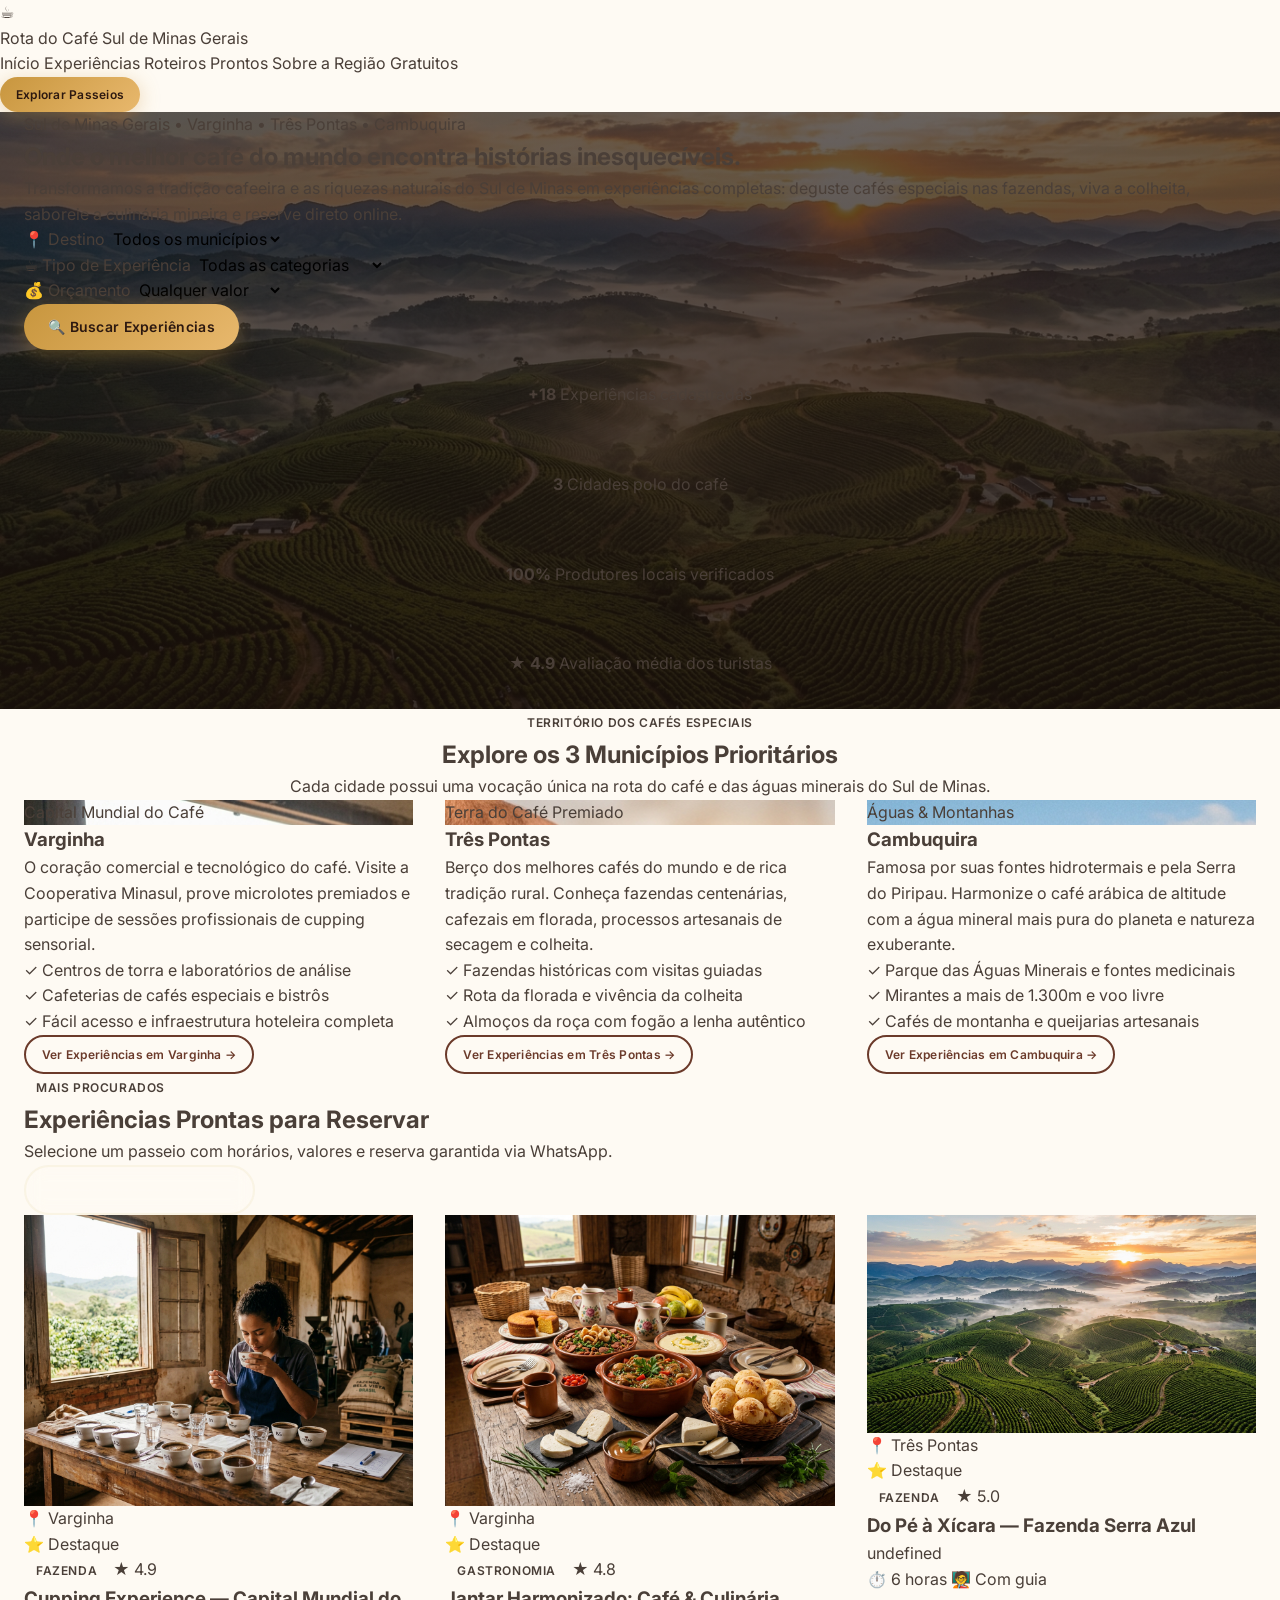
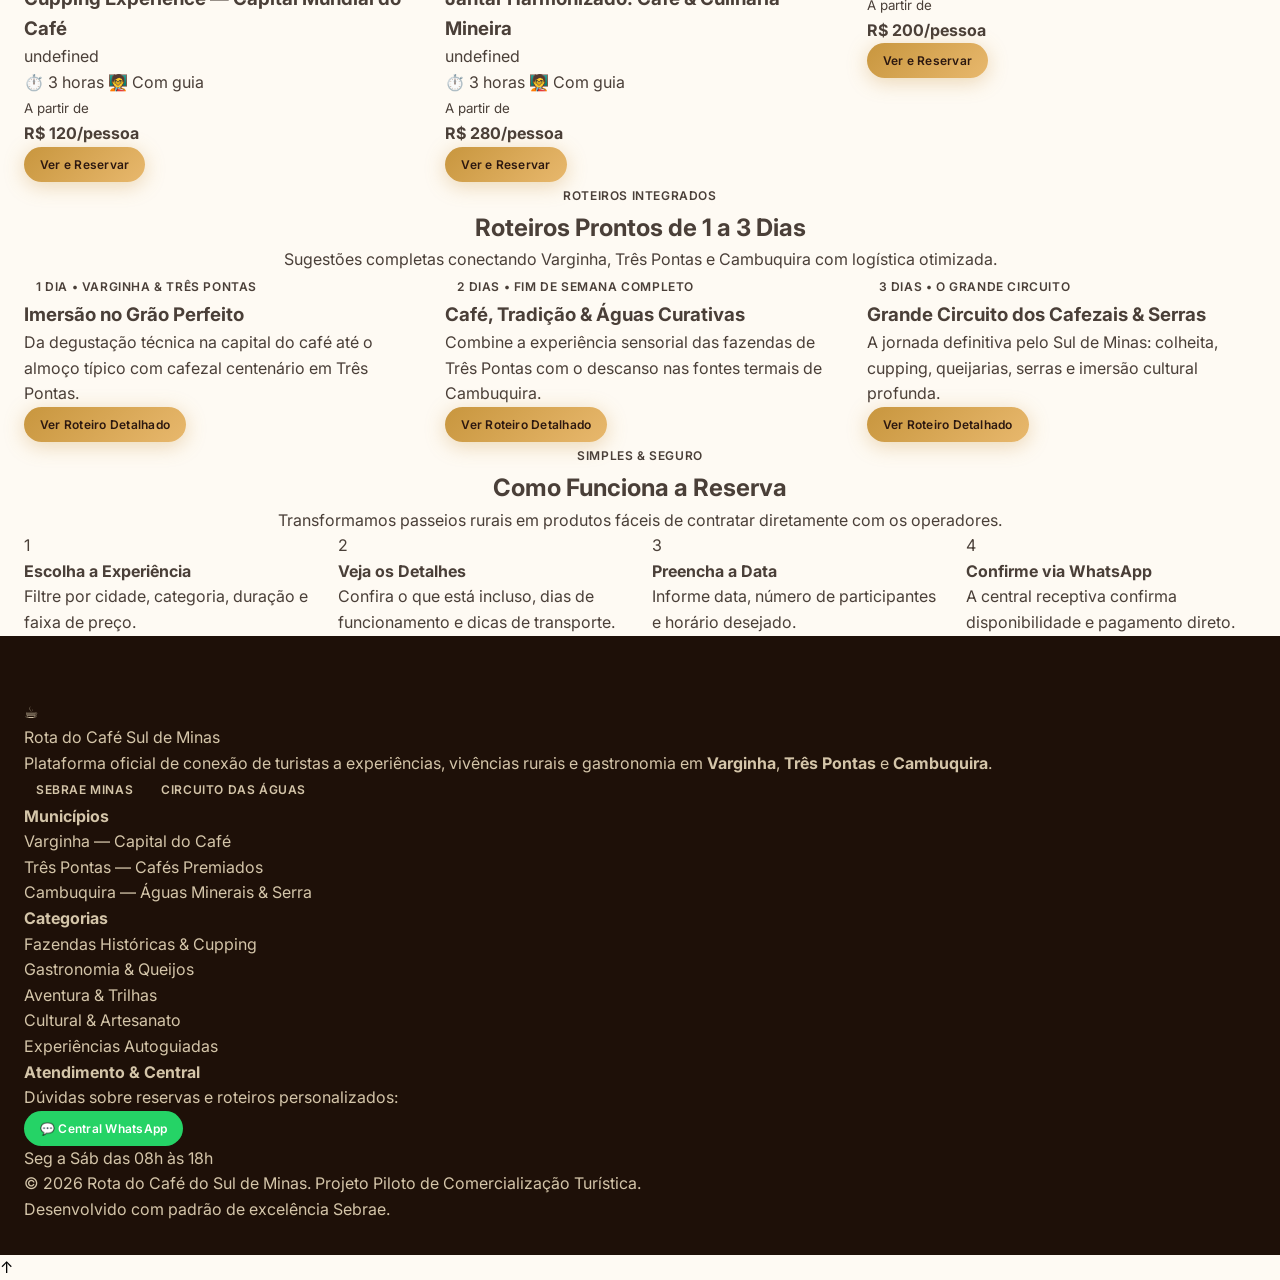
==== index.html @ 90dc14e3 "first commit" ====
<!DOCTYPE html>
<html lang="pt-BR">
<head>
  <meta charset="UTF-8">
  <meta name="viewport" content="width=device-width, initial-scale=1.0">
  <link rel="preconnect" href="https://fonts.googleapis.com">
  <link rel="preconnect" href="https://fonts.gstatic.com" crossorigin>
  <link href="https://fonts.googleapis.com/css2?family=Plus+Jakarta+Sans:wght@400;500;600;700;800&family=Playfair+Display:ital,wght@0,600;0,700;1,400&display=swap" rel="stylesheet">
  <link rel="stylesheet" href="css/variables.css">
  <link rel="stylesheet" href="css/reset.css">
  <link rel="stylesheet" href="css/components.css">
  <link rel="stylesheet" href="css/main.css">
  <title>Rota do Café — Sul de Minas Gerais | Experiências, Passeios e Roteiros</title>
  <meta name="description" content="Descubra e reserve passeios, cupping de cafés especiais, vivências em fazendas históricas e gastronomia em Varginha, Três Pontas e Cambuquira.">
</head>
<body>


  <header class="header">
    <div class="header-container">
      <a href="index.html" class="logo">
        <span class="logo-icon">☕</span>
        <div class="logo-text">
          <span class="logo-title">Rota do Café</span>
          <span class="logo-subtitle">Sul de Minas Gerais</span>
        </div>
      </a>
      <nav class="nav-links">
        <a href="index.html">Início</a>
        <a href="experiencias.html">Experiências</a>
        <a href="roteiros.html">Roteiros Prontos</a>
        <a href="sobre.html">Sobre a Região</a>
        <a href="experiencias.html?preco=free" class="nav-highlight">Gratuitos</a>
      </nav>
      <div class="header-actions">
        <a href="experiencias.html" class="btn btn-primary btn-sm">Explorar Passeios</a>
        <button class="mobile-toggle" aria-label="Menu Mobile">
          <span></span><span></span><span></span>
        </button>
      </div>
    </div>
  </header>


  <!-- HERO SECTION -->
  <section class="hero-section" style="background: linear-gradient(rgba(26,16,11,0.65), rgba(26,16,11,0.85)), url('assets/images/hero.jpg') center/cover no-repeat;">
    <div class="container hero-content">
      <span class="hero-tag">Sul de Minas Gerais • Varginha • Três Pontas • Cambuquira</span>
      <h1 class="hero-title">Onde o melhor café do mundo encontra histórias inesquecíveis.</h1>
      <p class="hero-sub">
        Transformamos a tradição cafeeira e as riquezas naturais do Sul de Minas em experiências completas: deguste cafés especiais nas fazendas, viva a colheita, saboreie a culinária mineira e reserve direto online.
      </p>

      <!-- BARRA DE BUSCA RÁPIDA -->
      <form class="hero-search-box" action="experiencias.html" method="GET">
        <div class="search-field">
          <label>📍 Destino</label>
          <select name="municipio">
            <option value="all">Todos os municípios</option>
            <option value="Varginha">Varginha</option>
            <option value="Três Pontas">Três Pontas</option>
            <option value="Cambuquira">Cambuquira</option>
          </select>
        </div>
        <div class="search-field">
          <label>☕ Tipo de Experiência</label>
          <select name="categoria">
            <option value="all">Todas as categorias</option>
            <option value="fazenda">Fazendas & Cupping</option>
            <option value="gastronomia">Gastronomia & Queijos</option>
            <option value="aventura">Natureza & Trilhas</option>
            <option value="cultural">Cultura & Artesanato</option>
          </select>
        </div>
        <div class="search-field">
          <label>💰 Orçamento</label>
          <select name="preco">
            <option value="all">Qualquer valor</option>
            <option value="free">Gratuito</option>
            <option value="0-100">Até R$ 100</option>
            <option value="100-200">R$ 100 a R$ 200</option>
            <option value="200+">Acima de R$ 200</option>
          </select>
        </div>
        <button type="submit" class="btn btn-primary search-submit-btn">
          🔍 Buscar Experiências
        </button>
      </form>

      <!-- STATS -->
      <div class="hero-stats">
        <div class="stat-item">
          <strong>+18</strong>
          <span>Experiências cadastradas</span>
        </div>
        <div class="stat-item">
          <strong>3</strong>
          <span>Cidades polo do café</span>
        </div>
        <div class="stat-item">
          <strong>100%</strong>
          <span>Produtores locais verificados</span>
        </div>
        <div class="stat-item">
          <strong>★ 4.9</strong>
          <span>Avaliação média dos turistas</span>
        </div>
      </div>
    </div>
  </section>

  <!-- MUNICÍPIOS PRIORITÁRIOS -->
  <section class="section-padded bg-light">
    <div class="container">
      <div class="section-header text-center">
        <span class="badge badge-cafe">Território dos Cafés Especiais</span>
        <h2>Explore os 3 Municípios Prioritários</h2>
        <p>Cada cidade possui uma vocação única na rota do café e das águas minerais do Sul de Minas.</p>
      </div>

      <div class="grid-3 city-cards-grid">
        <!-- Varginha -->
        <div class="city-card">
          <div class="city-card-img" style="background-image: url('assets/images/cupping.jpg');">
            <span class="city-badge">Capital Mundial do Café</span>
          </div>
          <div class="city-card-body">
            <h3>Varginha</h3>
            <p>O coração comercial e tecnológico do café. Visite a Cooperativa Minasul, prove microlotes premiados e participe de sessões profissionais de cupping sensorial.</p>
            <ul class="city-features">
              <li>✓ Centros de torra e laboratórios de análise</li>
              <li>✓ Cafeterias de cafés especiais e bistrôs</li>
              <li>✓ Fácil acesso e infraestrutura hoteleira completa</li>
            </ul>
            <a href="experiencias.html?municipio=Varginha" class="btn btn-outline btn-sm w-full mt-4">Ver Experiências em Varginha →</a>
          </div>
        </div>

        <!-- Três Pontas -->
        <div class="city-card">
          <div class="city-card-img" style="background-image: url('assets/images/cafe-beans.jpg');">
            <span class="city-badge">Terra do Café Premiado</span>
          </div>
          <div class="city-card-body">
            <h3>Três Pontas</h3>
            <p>Berço dos melhores cafés do mundo e de rica tradição rural. Conheça fazendas centenárias, cafezais em florada, processos artesanais de secagem e colheita.</p>
            <ul class="city-features">
              <li>✓ Fazendas históricas com visitas guiadas</li>
              <li>✓ Rota da florada e vivência da colheita</li>
              <li>✓ Almoços da roça com fogão a lenha autêntico</li>
            </ul>
            <a href="experiencias.html?municipio=Tr%C3%AAs+Pontas" class="btn btn-outline btn-sm w-full mt-4">Ver Experiências em Três Pontas →</a>
          </div>
        </div>

        <!-- Cambuquira -->
        <div class="city-card">
          <div class="city-card-img" style="background-image: url('assets/images/trilha.jpg');">
            <span class="city-badge">Águas & Montanhas</span>
          </div>
          <div class="city-card-body">
            <h3>Cambuquira</h3>
            <p>Famosa por suas fontes hidrotermais e pela Serra do Piripau. Harmonize o café arábica de altitude com a água mineral mais pura do planeta e natureza exuberante.</p>
            <ul class="city-features">
              <li>✓ Parque das Águas Minerais e fontes medicinais</li>
              <li>✓ Mirantes a mais de 1.300m e voo livre</li>
              <li>✓ Cafés de montanha e queijarias artesanais</li>
            </ul>
            <a href="experiencias.html?municipio=Cambuquira" class="btn btn-outline btn-sm w-full mt-4">Ver Experiências em Cambuquira →</a>
          </div>
        </div>
      </div>
    </div>
  </section>

  <!-- EXPERIÊNCIAS EM DESTAQUE -->
  <section class="section-padded">
    <div class="container">
      <div class="section-header flex-between align-end">
        <div>
          <span class="badge badge-dourado">Mais Procurados</span>
          <h2>Experiências Prontas para Reservar</h2>
          <p>Selecione um passeio com horários, valores e reserva garantida via WhatsApp.</p>
        </div>
        <a href="experiencias.html" class="btn btn-secondary text-cafe">Ver catálogo completo →</a>
      </div>

      <div class="grid-3" id="homeFeaturedGrid">
        <!-- Renderizado dinamicamente via home.js -->
      </div>
    </div>
  </section>

  <!-- ROTEIROS PRONTOS -->
  <section class="section-padded bg-cafe text-white">
    <div class="container">
      <div class="section-header text-center">
        <span class="badge badge-dourado">Roteiros Integrados</span>
        <h2 class="text-white">Roteiros Prontos de 1 a 3 Dias</h2>
        <p class="text-muted-light">Sugestões completas conectando Varginha, Três Pontas e Cambuquira com logística otimizada.</p>
      </div>

      <div class="grid-3">
        <div class="itinerary-mini-card">
          <span class="badge badge-dourado mb-2">1 Dia • Varginha & Três Pontas</span>
          <h3>Imersão no Grão Perfeito</h3>
          <p class="text-sm text-muted-light">Da degustação técnica na capital do café até o almoço típico com cafezal centenário em Três Pontas.</p>
          <a href="roteiros.html" class="btn btn-primary btn-sm mt-4">Ver Roteiro Detalhado</a>
        </div>

        <div class="itinerary-mini-card">
          <span class="badge badge-verde mb-2">2 Dias • Fim de Semana Completo</span>
          <h3>Café, Tradição & Águas Curativas</h3>
          <p class="text-sm text-muted-light">Combine a experiência sensorial das fazendas de Três Pontas com o descanso nas fontes termais de Cambuquira.</p>
          <a href="roteiros.html" class="btn btn-primary btn-sm mt-4">Ver Roteiro Detalhado</a>
        </div>

        <div class="itinerary-mini-card">
          <span class="badge badge-dourado mb-2">3 Dias • O Grande Circuito</span>
          <h3>Grande Circuito dos Cafezais & Serras</h3>
          <p class="text-sm text-muted-light">A jornada definitiva pelo Sul de Minas: colheita, cupping, queijarias, serras e imersão cultural profunda.</p>
          <a href="roteiros.html" class="btn btn-primary btn-sm mt-4">Ver Roteiro Detalhado</a>
        </div>
      </div>
    </div>
  </section>

  <!-- COMO FUNCIONA -->
  <section class="section-padded">
    <div class="container">
      <div class="section-header text-center">
        <span class="badge badge-verde">Simples & Seguro</span>
        <h2>Como Funciona a Reserva</h2>
        <p>Transformamos passeios rurais em produtos fáceis de contratar diretamente com os operadores.</p>
      </div>

      <div class="grid-4 step-guide">
        <div class="step-card">
          <div class="step-icon">1</div>
          <h4>Escolha a Experiência</h4>
          <p class="text-sm text-muted">Filtre por cidade, categoria, duração e faixa de preço.</p>
        </div>
        <div class="step-card">
          <div class="step-icon">2</div>
          <h4>Veja os Detalhes</h4>
          <p class="text-sm text-muted">Confira o que está incluso, dias de funcionamento e dicas de transporte.</p>
        </div>
        <div class="step-card">
          <div class="step-icon">3</div>
          <h4>Preencha a Data</h4>
          <p class="text-sm text-muted">Informe data, número de participantes e horário desejado.</p>
        </div>
        <div class="step-card">
          <div class="step-icon">4</div>
          <h4>Confirme via WhatsApp</h4>
          <p class="text-sm text-muted">A central receptiva confirma disponibilidade e pagamento direto.</p>
        </div>
      </div>
    </div>
  </section>


  <footer class="footer">
    <div class="container footer-content">
      <div class="footer-col brand-col">
        <div class="logo mb-4">
          <span class="logo-icon">☕</span>
          <div class="logo-text">
            <span class="logo-title">Rota do Café</span>
            <span class="logo-subtitle">Sul de Minas</span>
          </div>
        </div>
        <p class="text-sm text-muted">
          Plataforma oficial de conexão de turistas a experiências, vivências rurais e gastronomia em <strong>Varginha</strong>, <strong>Três Pontas</strong> e <strong>Cambuquira</strong>.
        </p>
        <div class="footer-badges mt-4">
          <span class="badge badge-cafe">Sebrae Minas</span>
          <span class="badge badge-verde">Circuito das Águas</span>
        </div>
      </div>

      <div class="footer-col">
        <h4>Municípios</h4>
        <ul>
          <li><a href="experiencias.html?municipio=Varginha">Varginha — Capital do Café</a></li>
          <li><a href="experiencias.html?municipio=Tr%C3%AAs+Pontas">Três Pontas — Cafés Premiados</a></li>
          <li><a href="experiencias.html?municipio=Cambuquira">Cambuquira — Águas Minerais & Serra</a></li>
        </ul>
      </div>

      <div class="footer-col">
        <h4>Categorias</h4>
        <ul>
          <li><a href="experiencias.html?categoria=fazenda">Fazendas Históricas & Cupping</a></li>
          <li><a href="experiencias.html?categoria=gastronomia">Gastronomia & Queijos</a></li>
          <li><a href="experiencias.html?categoria=aventura">Aventura & Trilhas</a></li>
          <li><a href="experiencias.html?categoria=cultural">Cultural & Artesanato</a></li>
          <li><a href="experiencias.html?preco=free">Experiências Autoguiadas</a></li>
        </ul>
      </div>

      <div class="footer-col">
        <h4>Atendimento & Central</h4>
        <p class="text-sm text-muted mb-3">Dúvidas sobre reservas e roteiros personalizados:</p>
        <a href="https://wa.me/5535999887766" target="_blank" class="btn btn-whatsapp btn-sm">
          <span>💬 Central WhatsApp</span>
        </a>
        <p class="text-xs text-muted mt-3">Seg a Sáb das 08h às 18h</p>
      </div>
    </div>

    <div class="footer-bottom">
      <div class="container flex-between">
        <p class="text-xs text-muted">© 2026 Rota do Café do Sul de Minas. Projeto Piloto de Comercialização Turística.</p>
        <p class="text-xs text-muted">Desenvolvido com padrão de excelência Sebrae.</p>
      </div>
    </div>
  </footer>
  <button id="backToTop" class="back-to-top" aria-label="Voltar ao topo">↑</button>


  <script src="js/data.js"></script>
  <script src="js/main.js"></script>
  <script src="js/home.js"></script>
</body>
</html>
---- css/variables.css ----
/* ============================================================
   ROTA DO CAFE DO SUL DE MINAS - Design Tokens
   ============================================================ */

@import url('https://fonts.googleapis.com/css2?family=Playfair+Display:ital,wght@0,400;0,600;0,700;0,900;1,400;1,600&family=Inter:wght@300;400;500;600;700&family=Bebas+Neue&display=swap');

:root {
  --cafe-escuro:   #1E1008;
  --cafe-profundo: #2C1810;
  --cafe-medio:    #6B3A2A;
  --cafe-claro:    #8B5E3C;
  --dourado:       #C8963E;
  --dourado-claro: #E8B86D;
  --dourado-pale:  #F5D89A;
  --verde-mata:    #1E3A0F;
  --verde-escuro:  #2D5016;
  --verde-medio:   #4A7C2F;
  --verde-claro:   #6B9E47;
  --verde-menta:   #8DC26B;
  --creme:         #F5EDD6;
  --creme-escuro:  #EDE0C4;
  --areia:         #D4C5A9;
  --argila:        #A8907A;
  --cinza-quente:  #8A7B6E;
  --cinza-escuro:  #4A3F38;
  --branco-quente: #FEFAF3;
  --sucesso:       #2D7A3A;
  --atencao:       #C8963E;
  --erro:          #9B2335;
  --info:          #2D5A8E;
  --grad-hero:     linear-gradient(165deg, rgba(30,16,8,0.85) 0%, rgba(44,24,16,0.6) 50%, rgba(45,80,22,0.4) 100%);
  --grad-cafe:     linear-gradient(135deg, var(--cafe-profundo) 0%, var(--cafe-medio) 100%);
  --grad-dourado:  linear-gradient(135deg, var(--dourado) 0%, var(--dourado-claro) 100%);
  --grad-verde:    linear-gradient(135deg, var(--verde-escuro) 0%, var(--verde-medio) 100%);
  --grad-card:     linear-gradient(180deg, transparent 40%, rgba(30,16,8,0.92) 100%);
  --grad-section:  linear-gradient(180deg, var(--branco-quente) 0%, var(--creme) 100%);
  --font-serif:    'Playfair Display', Georgia, serif;
  --font-sans:     'Inter', system-ui, sans-serif;
  --font-display:  'Bebas Neue', 'Arial Black', sans-serif;
  --text-xs:    0.75rem;
  --text-sm:    0.875rem;
  --text-base:  1rem;
  --text-lg:    1.125rem;
  --text-xl:    1.25rem;
  --text-2xl:   1.5rem;
  --text-3xl:   1.875rem;
  --text-4xl:   2.25rem;
  --text-5xl:   3rem;
  --text-6xl:   3.75rem;
  --text-7xl:   4.5rem;
  --space-1:   0.25rem;
  --space-2:   0.5rem;
  --space-3:   0.75rem;
  --space-4:   1rem;
  --space-5:   1.25rem;
  --space-6:   1.5rem;
  --space-8:   2rem;
  --space-10:  2.5rem;
  --space-12:  3rem;
  --space-16:  4rem;
  --space-20:  5rem;
  --space-24:  6rem;
  --space-32:  8rem;
  --radius-sm:  0.25rem;
  --radius-md:  0.5rem;
  --radius-lg:  1rem;
  --radius-xl:  1.5rem;
  --radius-full: 9999px;
  --shadow-sm:  0 1px 3px rgba(30,16,8,0.12);
  --shadow-md:  0 4px 12px rgba(30,16,8,0.15);
  --shadow-lg:  0 10px 30px rgba(30,16,8,0.20);
  --shadow-xl:  0 20px 50px rgba(30,16,8,0.28);
  --shadow-gold: 0 4px 20px rgba(200,150,62,0.35);
  --shadow-card: 0 8px 32px rgba(30,16,8,0.18);
  --ease-out:   cubic-bezier(0.25, 0.46, 0.45, 0.94);
  --ease-spring: cubic-bezier(0.34, 1.56, 0.64, 1);
  --duration-fast:   150ms;
  --duration-base:   250ms;
  --duration-slow:   400ms;
  --container-max: 1280px;
  --nav-height: 72px;
}
---- css/components.css ----
/* ===== BUTTONS ===== */
.btn {
  display: inline-flex;
  align-items: center;
  gap: var(--space-2);
  padding: var(--space-3) var(--space-6);
  border-radius: var(--radius-full);
  font-weight: 600;
  font-size: var(--text-sm);
  letter-spacing: 0.02em;
  transition: all var(--duration-base) var(--ease-out);
  cursor: pointer;
  text-decoration: none;
  white-space: nowrap;
}
.btn-primary {
  background: var(--grad-dourado);
  color: var(--cafe-profundo);
  box-shadow: var(--shadow-gold);
}
.btn-primary:hover {
  transform: translateY(-2px);
  box-shadow: 0 8px 30px rgba(200,150,62,0.5);
}
.btn-secondary {
  background: transparent;
  color: var(--branco-quente);
  border: 2px solid rgba(245,237,214,0.5);
  backdrop-filter: blur(10px);
}
.btn-secondary:hover {
  background: rgba(245,237,214,0.1);
  border-color: var(--creme);
  transform: translateY(-2px);
}
.btn-outline {
  background: transparent;
  color: var(--cafe-medio);
  border: 2px solid var(--cafe-medio);
}
.btn-outline:hover {
  background: var(--cafe-medio);
  color: var(--branco-quente);
  transform: translateY(-2px);
}
.btn-verde {
  background: var(--grad-verde);
  color: var(--branco-quente);
}
.btn-verde:hover {
  transform: translateY(-2px);
  box-shadow: 0 8px 25px rgba(45,80,22,0.4);
}
.btn-lg {
  padding: var(--space-4) var(--space-8);
  font-size: var(--text-base);
}
.btn-sm {
  padding: var(--space-2) var(--space-4);
  font-size: var(--text-xs);
}
.btn-whatsapp {
  background: #25D366;
  color: white;
}
.btn-whatsapp:hover {
  background: #1ebe5a;
  transform: translateY(-2px);
  box-shadow: 0 8px 25px rgba(37,211,102,0.4);
}

/* ===== BADGES ===== */
.badge {
  display: inline-flex;
  align-items: center;
  gap: 4px;
  padding: var(--space-1) var(--space-3);
  border-radius: var(--radius-full);
  font-size: var(--text-xs);
  font-weight: 600;
  letter-spacing: 0.05em;
  text-transform: uppercase;
}
.badge-fazenda   { background: rgba(107,58,42,0.12); color: var(--cafe-medio); }
.badge-gastronomia { background: rgba(200,150,62,0.12); color: #9A6F20; }
.badge-aventura  { background: rgba(74,124,47,0.12); color: var(--verde-escuro); }
.badge-cultural  { background: rgba(139,94,60,0.12); color: var(--cafe-claro); }
.badge-gratuita  { background: rgba(45,80,22,0.12); color: var(--verde-escuro); }

/* ===== EXPERIENCE CARD ===== */
.exp-card {
  background: white;
  border-radius: var(--radius-xl);
  overflow: hidden;
  box-shadow: var(--shadow-card);
  transition: all var(--duration-slow) var(--ease-out);
  cursor: pointer;
  display: flex;
  flex-direction: column;
  height: 100%;
}
.exp-card:hover {
  transform: translateY(-8px);
  box-shadow: var(--shadow-xl);
}
.exp-card__img-wrap {
  position: relative;
  overflow: hidden;
  height: 220px;
}
.exp-card__img {
  width: 100%;
  height: 100%;
  object-fit: cover;
  transition: transform var(--duration-slow) var(--ease-out);
}
.exp-card:hover .exp-card__img { transform: scale(1.08); }
.exp-card__overlay {
  position: absolute;
  inset: 0;
  background: var(--grad-card);
}
.exp-card__tags {
  position: absolute;
  top: var(--space-3);
  left: var(--space-3);
  display: flex;
  gap: var(--space-2);
  flex-wrap: wrap;
}
.exp-card__gratuita {
  position: absolute;
  top: var(--space-3);
  right: var(--space-3);
  background: var(--verde-medio);
  color: white;
  padding: var(--space-1) var(--space-3);
  border-radius: var(--radius-full);
  font-size: var(--text-xs);
  font-weight: 700;
}
.exp-card__rating {
  position: absolute;
  bottom: var(--space-3);
  right: var(--space-3);
  display: flex;
  align-items: center;
  gap: var(--space-1);
  background: rgba(0,0,0,0.5);
  backdrop-filter: blur(6px);
  color: #FFD700;
  padding: 4px 10px;
  border-radius: var(--radius-full);
  font-size: var(--text-xs);
  font-weight: 600;
}
.exp-card__body {
  padding: var(--space-5);
  flex: 1;
  display: flex;
  flex-direction: column;
  gap: var(--space-2);
}
.exp-card__municipio {
  font-size: var(--text-xs);
  color: var(--cinza-quente);
  font-weight: 500;
  display: flex;
  align-items: center;
  gap: 4px;
}
.exp-card__municipio::before { content: '📍'; font-size: 10px; }
.exp-card__title {
  font-family: var(--font-serif);
  font-size: var(--text-lg);
  font-weight: 700;
  color: var(--cafe-profundo);
  line-height: 1.3;
}
.exp-card__meta {
  display: flex;
  gap: var(--space-4);
  font-size: var(--text-xs);
  color: var(--cinza-quente);
  margin-top: auto;
  padding-top: var(--space-3);
  border-top: 1px solid var(--creme-escuro);
}
.exp-card__meta-item {
  display: flex;
  align-items: center;
  gap: 4px;
}
.exp-card__footer {
  display: flex;
  align-items: center;
  justify-content: space-between;
  padding: var(--space-4) var(--space-5);
  background: var(--creme);
  border-top: 1px solid var(--creme-escuro);
}
.exp-card__price {
  font-family: var(--font-display);
  font-size: var(--text-2xl);
  color: var(--cafe-profundo);
  line-height: 1;
}
.exp-card__price span {
  font-family: var(--font-sans);
  font-size: var(--text-xs);
  color: var(--cinza-quente);
  font-weight: 400;
}
.exp-card__price.free { color: var(--verde-escuro); }

/* ===== ROTEIRO CARD ===== */
.roteiro-card {
  background: white;
  border-radius: var(--radius-xl);
  overflow: hidden;
  box-shadow: var(--shadow-card);
  transition: all var(--duration-slow) var(--ease-out);
  cursor: pointer;
}
.roteiro-card:hover {
  transform: translateY(-8px);
  box-shadow: var(--shadow-xl);
}
.roteiro-card__img-wrap {
  position: relative;
  height: 200px;
  overflow: hidden;
}
.roteiro-card__img {
  width: 100%;
  height: 100%;
  object-fit: cover;
  transition: transform var(--duration-slow) var(--ease-out);
}
.roteiro-card:hover .roteiro-card__img { transform: scale(1.08); }
.roteiro-card__overlay {
  position: absolute;
  inset: 0;
  background: var(--grad-card);
}
.roteiro-card__duracao {
  position: absolute;
  top: var(--space-3);
  left: var(--space-3);
  background: var(--grad-dourado);
  color: var(--cafe-profundo);
  padding: 4px 12px;
  border-radius: var(--radius-full);
  font-size: var(--text-xs);
  font-weight: 700;
}
.roteiro-card__body { padding: var(--space-5); }
.roteiro-card__title {
  font-family: var(--font-serif);
  font-size: var(--text-xl);
  font-weight: 700;
  color: var(--cafe-profundo);
  margin-bottom: var(--space-2);
}
.roteiro-card__sub {
  font-size: var(--text-sm);
  color: var(--cinza-quente);
  margin-bottom: var(--space-3);
}
.roteiro-card__cidades {
  display: flex;
  flex-wrap: wrap;
  gap: var(--space-2);
  margin-bottom: var(--space-4);
}
.roteiro-card__cidade {
  background: var(--creme);
  color: var(--cafe-medio);
  padding: 2px 10px;
  border-radius: var(--radius-full);
  font-size: var(--text-xs);
  font-weight: 500;
}
.roteiro-card__footer {
  display: flex;
  align-items: center;
  justify-content: space-between;
  border-top: 1px solid var(--creme-escuro);
  padding-top: var(--space-4);
}
.roteiro-card__price {
  font-family: var(--font-display);
  font-size: var(--text-2xl);
  color: var(--cafe-profundo);
}
.roteiro-card__price-sub {
  font-family: var(--font-sans);
  font-size: var(--text-xs);
  color: var(--cinza-quente);
  font-weight: 400;
}

/* ===== FILTERS ===== */
.filter-bar {
  display: flex;
  flex-wrap: wrap;
  gap: var(--space-3);
  align-items: center;
}
.filter-chip {
  padding: var(--space-2) var(--space-4);
  border-radius: var(--radius-full);
  border: 2px solid var(--areia);
  background: white;
  color: var(--cinza-escuro);
  font-size: var(--text-sm);
  font-weight: 500;
  cursor: pointer;
  transition: all var(--duration-base) var(--ease-out);
}
.filter-chip:hover {
  border-color: var(--dourado);
  color: var(--cafe-medio);
}
.filter-chip.active {
  background: var(--grad-cafe);
  border-color: transparent;
  color: white;
}

/* ===== STATS ===== */
.stat-item {
  text-align: center;
  padding: var(--space-8);
}
.stat-num {
  font-family: var(--font-display);
  font-size: var(--text-6xl);
  line-height: 1;
  background: var(--grad-dourado);
  -webkit-background-clip: text;
  -webkit-text-fill-color: transparent;
  background-clip: text;
}
.stat-label {
  font-size: var(--text-sm);
  color: var(--cinza-quente);
  margin-top: var(--space-2);
  font-weight: 500;
  text-transform: uppercase;
  letter-spacing: 0.08em;
}

/* ===== CATEGORY CARDS ===== */
.cat-card {
  display: flex;
  flex-direction: column;
  align-items: center;
  justify-content: center;
  gap: var(--space-3);
  padding: var(--space-8) var(--space-6);
  background: white;
  border-radius: var(--radius-xl);
  border: 2px solid transparent;
  box-shadow: var(--shadow-sm);
  cursor: pointer;
  transition: all var(--duration-slow) var(--ease-spring);
  text-align: center;
}
.cat-card:hover {
  transform: translateY(-6px) scale(1.03);
  box-shadow: var(--shadow-lg);
  border-color: var(--dourado);
}
.cat-card__icon {
  font-size: 2.5rem;
  line-height: 1;
  transition: transform var(--duration-base) var(--ease-spring);
}
.cat-card:hover .cat-card__icon { transform: scale(1.2) rotate(-5deg); }
.cat-card__title {
  font-family: var(--font-serif);
  font-size: var(--text-base);
  font-weight: 700;
  color: var(--cafe-profundo);
}
.cat-card__count {
  font-size: var(--text-xs);
  color: var(--cinza-quente);
}

/* ===== SECTION HEADERS ===== */
.section-tag {
  display: inline-block;
  font-size: var(--text-xs);
  font-weight: 700;
  letter-spacing: 0.12em;
  text-transform: uppercase;
  color: var(--dourado);
  margin-bottom: var(--space-3);
}
.section-title {
  font-family: var(--font-serif);
  font-size: var(--text-4xl);
  font-weight: 700;
  color: var(--cafe-profundo);
  line-height: 1.2;
  margin-bottom: var(--space-4);
}
.section-subtitle {
  font-size: var(--text-lg);
  color: var(--cinza-quente);
  max-width: 600px;
}

/* ===== FORMS ===== */
.form-group {
  display: flex;
  flex-direction: column;
  gap: var(--space-2);
}
.form-label {
  font-size: var(--text-sm);
  font-weight: 600;
  color: var(--cafe-escuro);
}
.form-input, .form-select, .form-textarea {
  padding: var(--space-3) var(--space-4);
  border: 2px solid var(--areia);
  border-radius: var(--radius-lg);
  font-size: var(--text-sm);
  color: var(--cinza-escuro);
  background: white;
  transition: border-color var(--duration-base) var(--ease-out);
}
.form-input:focus, .form-select:focus, .form-textarea:focus {
  border-color: var(--dourado);
  box-shadow: 0 0 0 3px rgba(200,150,62,0.15);
}
.form-textarea { resize: vertical; min-height: 100px; }

/* ===== BOOKING CARD ===== */
.booking-card {
  background: white;
  border-radius: var(--radius-xl);
  box-shadow: var(--shadow-xl);
  padding: var(--space-8);
  position: sticky;
  top: calc(var(--nav-height) + var(--space-6));
}
.booking-card__price {
  font-family: var(--font-display);
  font-size: var(--text-5xl);
  color: var(--cafe-profundo);
  line-height: 1;
  margin-bottom: var(--space-1);
}
.booking-card__price-info {
  font-size: var(--text-sm);
  color: var(--cinza-quente);
  margin-bottom: var(--space-5);
}
.booking-card__meta {
  display: grid;
  grid-template-columns: 1fr 1fr;
  gap: var(--space-3);
  margin-bottom: var(--space-6);
  padding: var(--space-4);
  background: var(--creme);
  border-radius: var(--radius-lg);
}
.booking-card__meta-item {
  display: flex;
  flex-direction: column;
  gap: 2px;
}
.booking-card__meta-label {
  font-size: var(--text-xs);
  color: var(--cinza-quente);
  font-weight: 500;
}
.booking-card__meta-value {
  font-size: var(--text-sm);
  font-weight: 600;
  color: var(--cafe-profundo);
}
.booking-card__garantias {
  display: flex;
  flex-direction: column;
  gap: var(--space-2);
  margin-top: var(--space-4);
}
.booking-card__garantia {
  display: flex;
  align-items: center;
  gap: var(--space-2);
  font-size: var(--text-xs);
  color: var(--cinza-quente);
}
.booking-card__garantia::before { content: '✅'; font-size: 12px; }

/* ===== TESTIMONIALS ===== */
.testimonial-card {
  background: white;
  border-radius: var(--radius-xl);
  padding: var(--space-8);
  box-shadow: var(--shadow-md);
  border-left: 4px solid var(--dourado);
}
.testimonial-card__stars { color: #FFD700; font-size: var(--text-lg); margin-bottom: var(--space-3); }
.testimonial-card__text {
  font-style: italic;
  color: var(--cinza-escuro);
  margin-bottom: var(--space-4);
  line-height: 1.7;
}
.testimonial-card__author {
  display: flex;
  align-items: center;
  gap: var(--space-3);
}
.testimonial-card__avatar {
  width: 44px;
  height: 44px;
  border-radius: 50%;
  background: var(--grad-cafe);
  display: flex;
  align-items: center;
  justify-content: center;
  color: white;
  font-weight: 700;
  font-size: var(--text-lg);
  flex-shrink: 0;
}
.testimonial-card__name { font-weight: 600; color: var(--cafe-profundo); font-size: var(--text-sm); }
.testimonial-card__origin { font-size: var(--text-xs); color: var(--cinza-quente); }

/* ===== MAP TERRITORY ===== */
.territory-map {
  position: relative;
  background: var(--creme);
  border-radius: var(--radius-xl);
  overflow: hidden;
  min-height: 400px;
}
.map-pin {
  position: absolute;
  transform: translate(-50%, -100%);
  cursor: pointer;
  transition: all var(--duration-base) var(--ease-spring);
}
.map-pin:hover { transform: translate(-50%, -100%) scale(1.2); }
.map-pin__dot {
  width: 14px;
  height: 14px;
  background: var(--dourado);
  border-radius: 50%;
  border: 3px solid white;
  box-shadow: 0 2px 8px rgba(0,0,0,0.3);
  margin: 0 auto;
}
.map-pin__pulse {
  position: absolute;
  top: 50%;
  left: 50%;
  transform: translate(-50%,-50%);
  width: 30px;
  height: 30px;
  background: rgba(200,150,62,0.3);
  border-radius: 50%;
  animation: pulse 2s infinite;
}
.map-pin__label {
  background: var(--cafe-profundo);
  color: white;
  padding: 3px 8px;
  border-radius: 4px;
  font-size: 10px;
  font-weight: 600;
  white-space: nowrap;
  margin-bottom: 4px;
  text-align: center;
}
@keyframes pulse {
  0% { opacity: 0.8; transform: translate(-50%,-50%) scale(0.8); }
  100% { opacity: 0; transform: translate(-50%,-50%) scale(2); }
}

/* ===== HOW IT WORKS ===== */
.how-step {
  display: flex;
  flex-direction: column;
  align-items: center;
  text-align: center;
  gap: var(--space-4);
}
.how-step__num {
  width: 72px;
  height: 72px;
  background: var(--grad-dourado);
  border-radius: 50%;
  display: flex;
  align-items: center;
  justify-content: center;
  font-family: var(--font-display);
  font-size: var(--text-3xl);
  color: var(--cafe-profundo);
  box-shadow: var(--shadow-gold);
}
.how-step__title {
  font-family: var(--font-serif);
  font-size: var(--text-xl);
  font-weight: 700;
  color: var(--cafe-profundo);
}
.how-step__desc { font-size: var(--text-sm); color: var(--cinza-quente); max-width: 220px; }

/* ===== NEWSLETTER ===== */
.newsletter-wrap {
  background: var(--grad-cafe);
  border-radius: var(--radius-xl);
  padding: var(--space-12) var(--space-8);
  text-align: center;
  color: var(--creme);
}
.newsletter-form {
  display: flex;
  gap: var(--space-3);
  max-width: 480px;
  margin: var(--space-6) auto 0;
}
.newsletter-input {
  flex: 1;
  padding: var(--space-4) var(--space-5);
  border-radius: var(--radius-full);
  border: none;
  font-size: var(--text-sm);
}
---- css/main.css ----
@import url('./variables.css');
@import url('./reset.css');
@import url('./components.css');

/* ===== LAYOUT ===== */
.container {
  max-width: var(--container-max);
  margin: 0 auto;
  padding: 0 var(--space-6);
}
.container-wide {
  max-width: var(--container-wide);
  margin: 0 auto;
  padding: 0 var(--space-6);
}
.section { padding: var(--space-20) 0; }
.section-dark {
  background: var(--cafe-profundo);
  color: var(--creme);
}
.section-creme { background: var(--creme); }
.section-dark .section-title { color: var(--dourado-claro); }
.section-dark .section-subtitle { color: var(--areia); }
.grid-3 {
  display: grid;
  grid-template-columns: repeat(3, 1fr);
  gap: var(--space-8);
}
.grid-4 {
  display: grid;
  grid-template-columns: repeat(4, 1fr);
  gap: var(--space-6);
}
.grid-2 {
  display: grid;
  grid-template-columns: repeat(2, 1fr);
  gap: var(--space-8);
}

/* ===== NAVBAR ===== */
.navbar {
  position: fixed;
  top: 0;
  left: 0;
  right: 0;
  z-index: 1000;
  height: var(--nav-height);
  display: flex;
  align-items: center;
  padding: 0 var(--space-8);
  transition: all var(--duration-base) var(--ease-out);
}
.navbar.transparent {
  background: transparent;
}
.navbar.scrolled {
  background: rgba(30,16,8,0.95);
  backdrop-filter: blur(20px);
  box-shadow: 0 4px 30px rgba(0,0,0,0.3);
}
.navbar__brand {
  font-family: var(--font-serif);
  font-size: var(--text-xl);
  font-weight: 700;
  color: var(--creme);
  flex-shrink: 0;
}
.navbar__brand span { color: var(--dourado); }
.navbar__nav {
  display: flex;
  align-items: center;
  gap: var(--space-8);
  margin: 0 auto;
}
.navbar__link {
  color: rgba(245,237,214,0.85);
  font-size: var(--text-sm);
  font-weight: 500;
  transition: color var(--duration-fast);
  position: relative;
}
.navbar__link::after {
  content: '';
  position: absolute;
  bottom: -4px;
  left: 0;
  right: 0;
  height: 2px;
  background: var(--dourado);
  transform: scaleX(0);
  transition: transform var(--duration-base) var(--ease-out);
}
.navbar__link:hover, .navbar__link.active { color: var(--creme); }
.navbar__link:hover::after, .navbar__link.active::after { transform: scaleX(1); }
.navbar__actions { display: flex; align-items: center; gap: var(--space-3); }
.navbar__hamburger {
  display: none;
  flex-direction: column;
  gap: 5px;
  cursor: pointer;
  padding: var(--space-2);
}
.navbar__hamburger span {
  display: block;
  width: 24px;
  height: 2px;
  background: var(--creme);
  transition: all var(--duration-base);
}

/* ===== HERO ===== */
.hero {
  position: relative;
  height: 100vh;
  min-height: 700px;
  display: flex;
  align-items: center;
  overflow: hidden;
}
.hero__bg {
  position: absolute;
  inset: 0;
  background-image: url('assets/images/hero.jpg');
  background-size: cover;
  background-position: center;
  transform-origin: center;
  animation: heroZoom 20s ease-in-out infinite alternate;
}
@keyframes heroZoom {
  from { transform: scale(1); }
  to { transform: scale(1.06); }
}
.hero__overlay {
  position: absolute;
  inset: 0;
  background: var(--grad-hero);
}
.hero__content {
  position: relative;
  z-index: 2;
  max-width: 800px;
  padding: 0 var(--space-8);
  animation: fadeInUp var(--duration-xslow) var(--ease-out) both;
}
@keyframes fadeInUp {
  from { opacity: 0; transform: translateY(40px); }
  to { opacity: 1; transform: translateY(0); }
}
.hero__pretitle {
  font-size: var(--text-xs);
  font-weight: 700;
  letter-spacing: 0.2em;
  text-transform: uppercase;
  color: var(--dourado-claro);
  margin-bottom: var(--space-4);
  display: flex;
  align-items: center;
  gap: var(--space-3);
}
.hero__pretitle::before { content: ''; display: block; width: 40px; height: 1px; background: var(--dourado); }
.hero__title {
  font-family: var(--font-serif);
  font-size: clamp(2.5rem, 6vw, 5rem);
  font-weight: 900;
  color: var(--branco-quente);
  line-height: 1.1;
  margin-bottom: var(--space-6);
}
.hero__title .highlight {
  color: var(--dourado-claro);
  font-style: italic;
}
.hero__subtitle {
  font-size: var(--text-xl);
  color: rgba(245,237,214,0.85);
  margin-bottom: var(--space-10);
  max-width: 560px;
  line-height: 1.6;
}
.hero__actions { display: flex; gap: var(--space-4); flex-wrap: wrap; }
.hero__scroll {
  position: absolute;
  bottom: var(--space-8);
  left: 50%;
  transform: translateX(-50%);
  z-index: 2;
  display: flex;
  flex-direction: column;
  align-items: center;
  gap: var(--space-2);
  color: rgba(245,237,214,0.6);
  font-size: var(--text-xs);
  letter-spacing: 0.1em;
  text-transform: uppercase;
  animation: bounce 2s ease-in-out infinite;
}
.hero__scroll::after {
  content: '';
  display: block;
  width: 1px;
  height: 40px;
  background: linear-gradient(to bottom, rgba(245,237,214,0.6), transparent);
}
@keyframes bounce {
  0%, 100% { transform: translateX(-50%) translateY(0); }
  50% { transform: translateX(-50%) translateY(8px); }
}

/* ===== EXPERIENCE GRID ===== */
.exp-grid {
  display: grid;
  grid-template-columns: repeat(auto-fill, minmax(300px, 1fr));
  gap: var(--space-8);
}

/* ===== ITINERARY TIMELINE ===== */
.itinerario-list {
  display: flex;
  flex-direction: column;
  gap: 0;
  position: relative;
}
.itinerario-list::before {
  content: '';
  position: absolute;
  left: 16px;
  top: 0;
  bottom: 0;
  width: 2px;
  background: var(--creme-escuro);
}
.itinerario-item {
  display: flex;
  gap: var(--space-4);
  padding: var(--space-4) 0;
  position: relative;
}
.itinerario-item__dot {
  width: 34px;
  height: 34px;
  background: var(--dourado);
  border-radius: 50%;
  display: flex;
  align-items: center;
  justify-content: center;
  flex-shrink: 0;
  color: white;
  font-size: var(--text-xs);
  font-weight: 700;
  position: relative;
  z-index: 1;
}
.itinerario-item__hora {
  font-weight: 700;
  color: var(--dourado);
  font-size: var(--text-sm);
  min-width: 50px;
}
.itinerario-item__atividade {
  font-size: var(--text-sm);
  color: var(--cinza-escuro);
  padding-top: 6px;
}

/* ===== SEARCH BAR ===== */
.search-hero {
  background: rgba(255,255,255,0.12);
  backdrop-filter: blur(20px);
  border: 1px solid rgba(255,255,255,0.2);
  border-radius: var(--radius-xl);
  padding: var(--space-2) var(--space-2) var(--space-2) var(--space-5);
  display: flex;
  align-items: center;
  gap: var(--space-3);
  max-width: 560px;
  margin-top: var(--space-6);
}
.search-hero input {
  flex: 1;
  background: transparent;
  color: var(--creme);
  font-size: var(--text-base);
  border: none;
  outline: none;
}
.search-hero input::placeholder { color: rgba(245,237,214,0.5); }

/* ===== FOOTER ===== */
.footer {
  background: var(--cafe-escuro);
  color: var(--areia);
  padding: var(--space-16) 0 var(--space-8);
}
.footer__grid {
  display: grid;
  grid-template-columns: 2fr 1fr 1fr 1fr;
  gap: var(--space-12);
  margin-bottom: var(--space-12);
}
.footer__brand {
  font-family: var(--font-serif);
  font-size: var(--text-xl);
  color: var(--creme);
  font-weight: 700;
  margin-bottom: var(--space-4);
}
.footer__brand span { color: var(--dourado); }
.footer__desc { font-size: var(--text-sm); line-height: 1.7; }
.footer__heading {
  font-size: var(--text-xs);
  font-weight: 700;
  letter-spacing: 0.1em;
  text-transform: uppercase;
  color: var(--dourado);
  margin-bottom: var(--space-4);
}
.footer__links { display: flex; flex-direction: column; gap: var(--space-3); }
.footer__link { font-size: var(--text-sm); transition: color var(--duration-fast); }
.footer__link:hover { color: var(--creme); }
.footer__bottom {
  display: flex;
  align-items: center;
  justify-content: space-between;
  border-top: 1px solid rgba(212,197,169,0.15);
  padding-top: var(--space-6);
  font-size: var(--text-xs);
  color: var(--cinza-quente);
}
.footer__social { display: flex; gap: var(--space-4); }
.footer__social-link {
  width: 36px;
  height: 36px;
  background: rgba(245,237,214,0.08);
  border-radius: 50%;
  display: flex;
  align-items: center;
  justify-content: center;
  transition: all var(--duration-base);
  color: var(--areia);
  font-size: var(--text-base);
}
.footer__social-link:hover {
  background: var(--dourado);
  color: var(--cafe-profundo);
  transform: translateY(-3px);
}

/* ===== PAGE HEADER ===== */
.page-header {
  background: var(--grad-cafe);
  padding: calc(var(--nav-height) + var(--space-12)) 0 var(--space-16);
  text-align: center;
  color: var(--creme);
}
.page-header__title {
  font-family: var(--font-serif);
  font-size: clamp(2rem, 5vw, 3.5rem);
  font-weight: 700;
  margin-bottom: var(--space-4);
  color: var(--creme);
}
.page-header__sub { font-size: var(--text-lg); color: var(--areia); }

/* ===== EXPERIENCE DETAIL ===== */
.exp-detail__layout {
  display: grid;
  grid-template-columns: 1fr 380px;
  gap: var(--space-12);
  align-items: start;
  padding: var(--space-12) 0;
}
.exp-detail__gallery {
  position: relative;
  border-radius: var(--radius-xl);
  overflow: hidden;
  height: 480px;
  margin-bottom: var(--space-8);
}
.exp-detail__gallery img {
  width: 100%;
  height: 100%;
  object-fit: cover;
}
.exp-detail__section { margin-bottom: var(--space-8); }
.exp-detail__section-title {
  font-family: var(--font-serif);
  font-size: var(--text-xl);
  font-weight: 700;
  color: var(--cafe-profundo);
  margin-bottom: var(--space-4);
  display: flex;
  align-items: center;
  gap: var(--space-3);
}
.exp-detail__section-title::before {
  content: '';
  display: block;
  width: 4px;
  height: 24px;
  background: var(--dourado);
  border-radius: var(--radius-full);
}
.exp-detail__list { display: flex; flex-direction: column; gap: var(--space-2); }
.exp-detail__list-item {
  display: flex;
  gap: var(--space-3);
  font-size: var(--text-sm);
  color: var(--cinza-escuro);
  align-items: flex-start;
}
.exp-detail__list-item::before {
  content: '✓';
  color: var(--verde-medio);
  font-weight: 700;
  flex-shrink: 0;
  margin-top: 2px;
}
.exp-detail__list-item.no::before {
  content: '✗';
  color: var(--argila);
}

/* ===== MOBILE NAV ===== */
.mobile-menu {
  display: none;
  position: fixed;
  inset: 0;
  z-index: 999;
  background: rgba(30,16,8,0.98);
  backdrop-filter: blur(20px);
  flex-direction: column;
  align-items: center;
  justify-content: center;
  gap: var(--space-8);
}
.mobile-menu.open { display: flex; }
.mobile-menu__link {
  font-family: var(--font-serif);
  font-size: var(--text-3xl);
  color: var(--creme);
  font-weight: 700;
  transition: color var(--duration-base);
}
.mobile-menu__link:hover { color: var(--dourado); }
.mobile-menu__close {
  position: absolute;
  top: var(--space-6);
  right: var(--space-6);
  font-size: var(--text-2xl);
  color: var(--areia);
  cursor: pointer;
  background: none;
  border: none;
}

/* ===== RESPONSIVE ===== */
@media (max-width: 1024px) {
  .grid-4 { grid-template-columns: repeat(2, 1fr); }
  .grid-3 { grid-template-columns: repeat(2, 1fr); }
  .exp-detail__layout { grid-template-columns: 1fr; }
  .footer__grid { grid-template-columns: 1fr 1fr; }
  .navbar__nav { display: none; }
  .navbar__hamburger { display: flex; }
}
@media (max-width: 768px) {
  .container { padding: 0 var(--space-4); }
  .section { padding: var(--space-12) 0; }
  .grid-3, .grid-4, .grid-2 { grid-template-columns: 1fr; }
  .section-title { font-size: var(--text-3xl); }
  .hero__content { padding: 0 var(--space-4); }
  .newsletter-form { flex-direction: column; }
  .footer__grid { grid-template-columns: 1fr; }
  .footer__bottom { flex-direction: column; gap: var(--space-4); }
  .booking-card { position: static; }
  .hero__actions { flex-direction: column; align-items: flex-start; }
  .search-hero { flex-direction: column; }
}

/* ===== UTILITY ===== */
.text-center { text-align: center; }
.text-center .section-subtitle { margin: 0 auto; }
.mt-auto { margin-top: auto; }
.hidden { display: none; }
.fade-in {
  opacity: 0;
  transform: translateY(20px);
  transition: all var(--duration-slow) var(--ease-out);
}
.fade-in.visible {
  opacity: 1;
  transform: translateY(0);
}
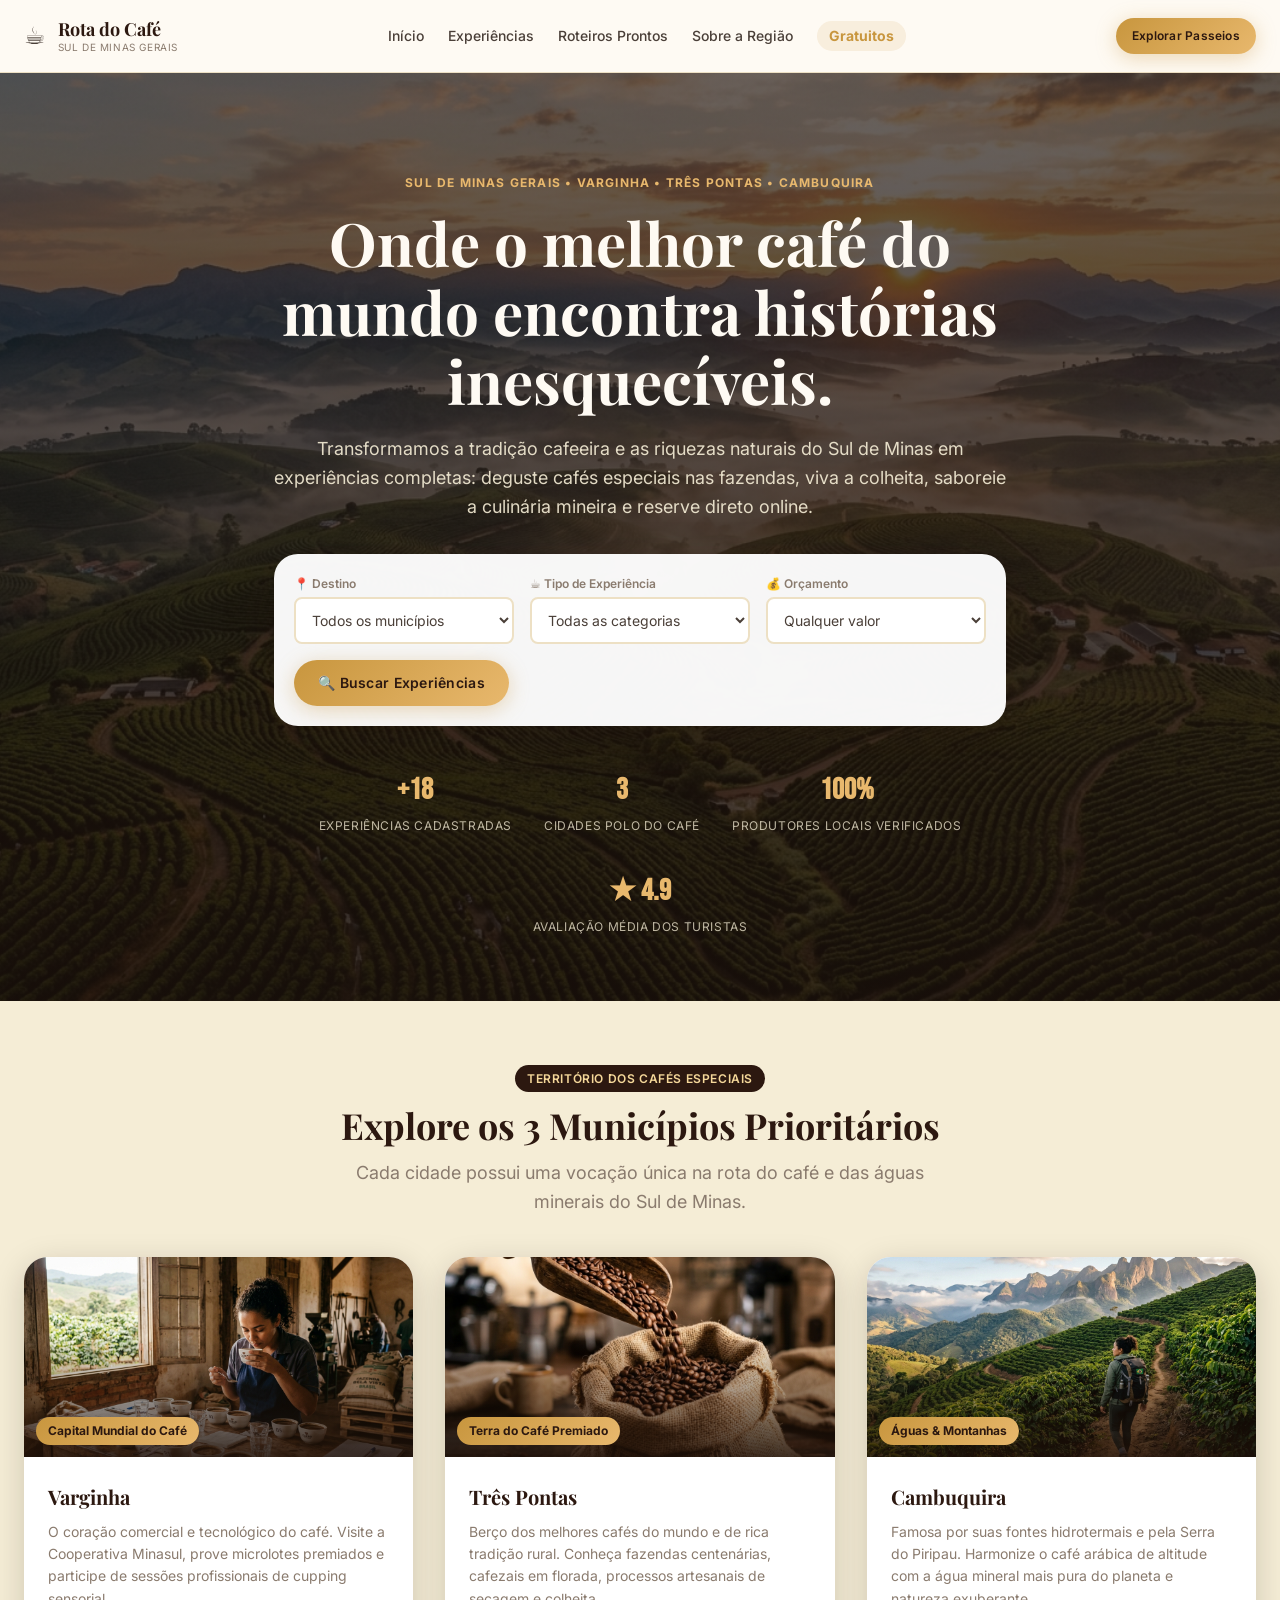
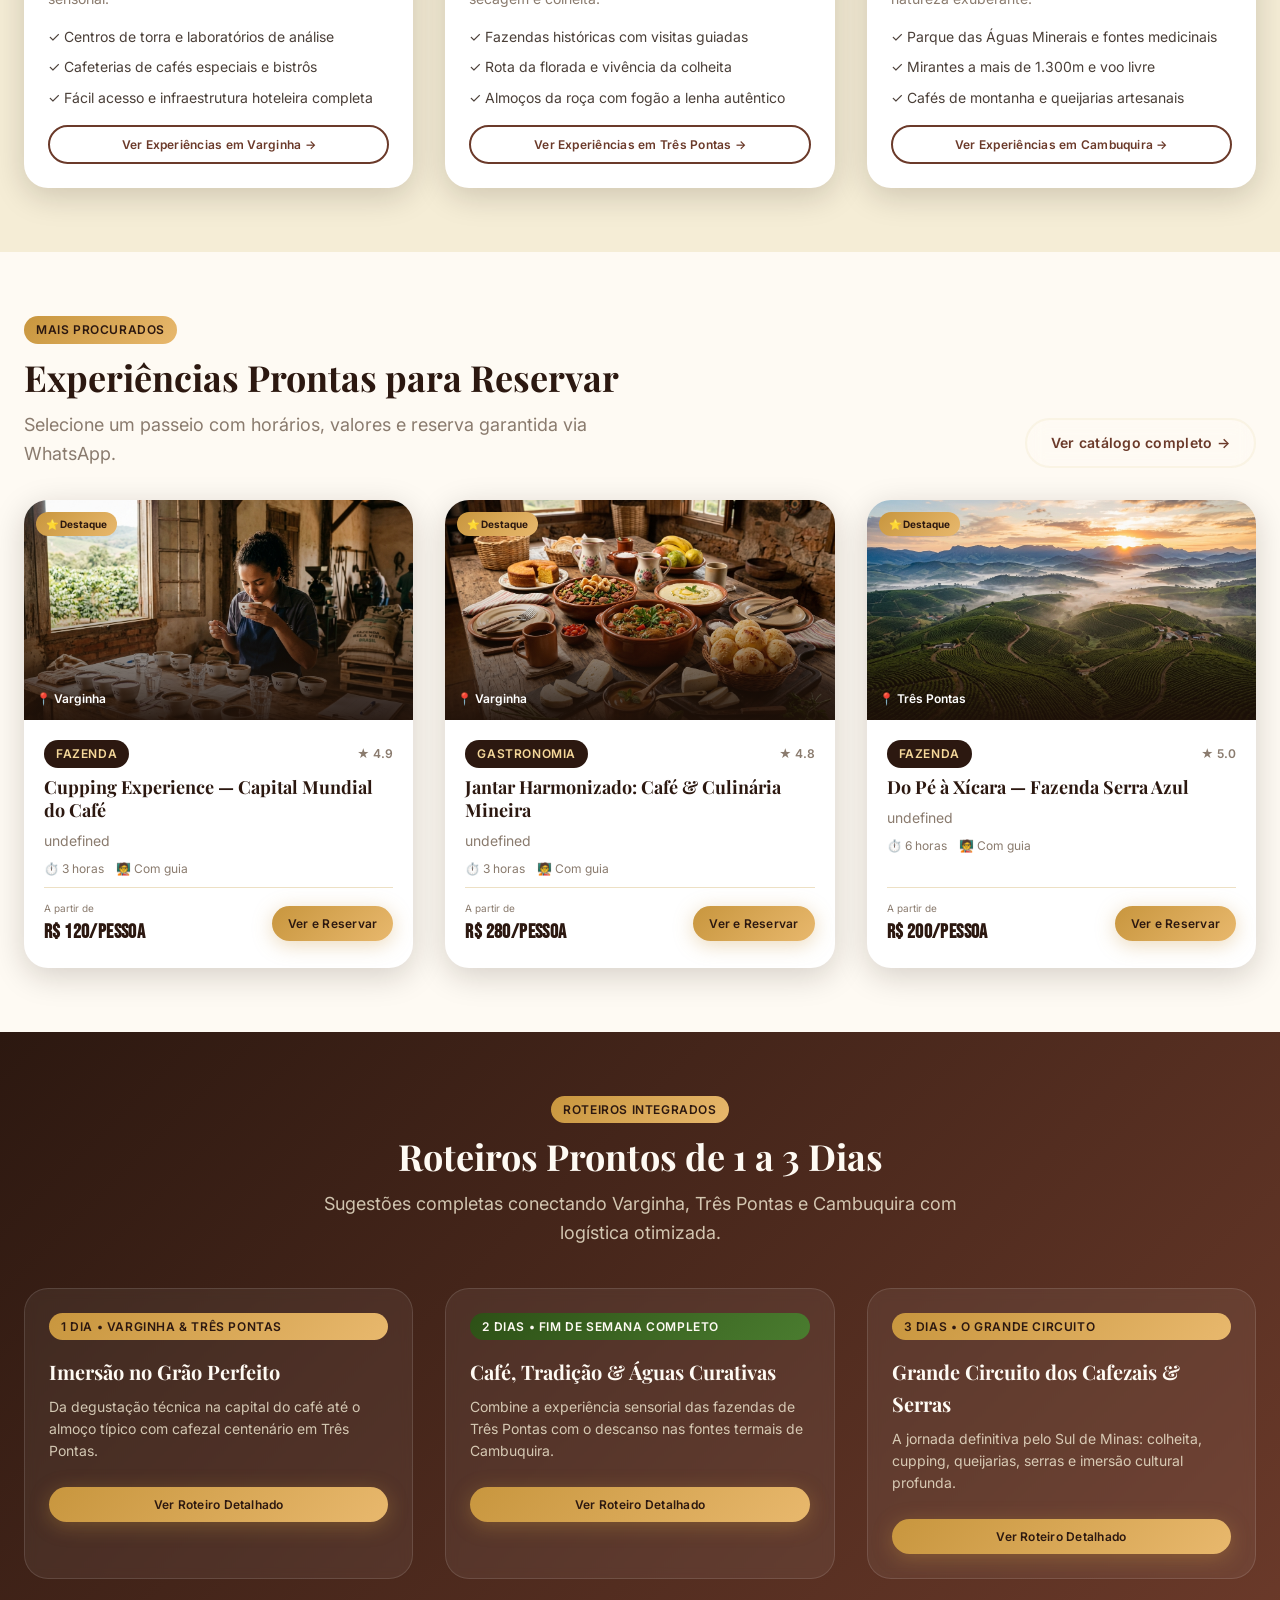
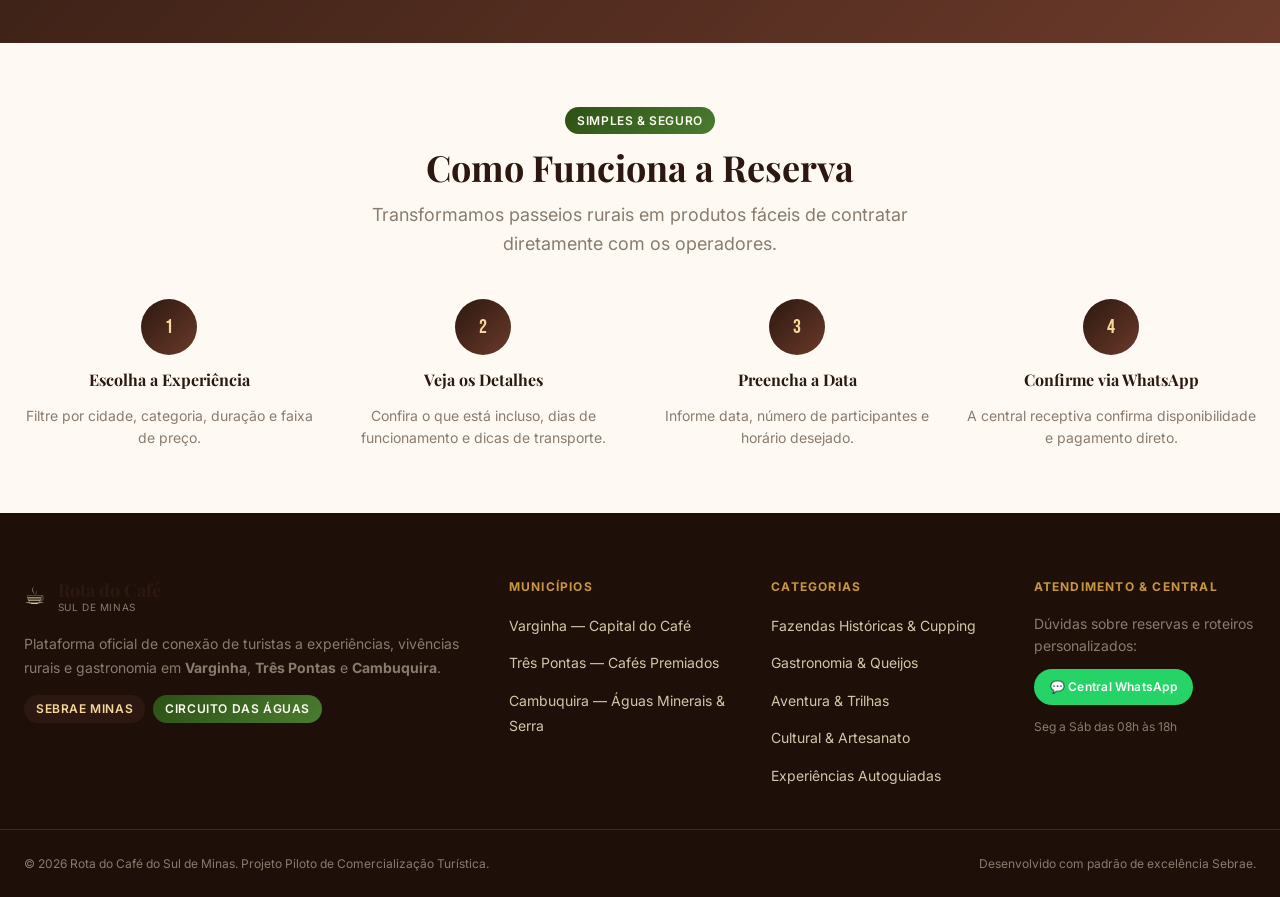
==== commit 78e0a56a: "refactor: remove unused card component styles and streamline buttons and badges" ====
--- a/index.html
+++ b/index.html
@@ -6,6 +6,7 @@
   <link rel="preconnect" href="https://fonts.googleapis.com">
   <link rel="preconnect" href="https://fonts.gstatic.com" crossorigin>
   <link href="https://fonts.googleapis.com/css2?family=Plus+Jakarta+Sans:wght@400;500;600;700;800&family=Playfair+Display:ital,wght@0,600;0,700;1,400&display=swap" rel="stylesheet">
+  <link rel="icon" href="data:image/svg+xml,<svg xmlns=%22http://www.w3.org/2000/svg%22 viewBox=%220 0 100 100%22><text y=%22.9em%22 font-size=%2290%22>%E2%98%95</text></svg>">
   <link rel="stylesheet" href="css/variables.css">
   <link rel="stylesheet" href="css/reset.css">
   <link rel="stylesheet" href="css/components.css">
--- a/css/components.css
+++ b/css/components.css
@@ -1,7 +1,12 @@
+/* ============================================================
+   ROTA DO CAFE DO SUL DE MINAS - Componentes reutilizáveis
+   ============================================================ */
+
 /* ===== BUTTONS ===== */
 .btn {
   display: inline-flex;
   align-items: center;
+  justify-content: center;
   gap: var(--space-2);
   padding: var(--space-3) var(--space-6);
   border-radius: var(--radius-full);
@@ -12,6 +17,7 @@
   cursor: pointer;
   text-decoration: none;
   white-space: nowrap;
+  border: none;
 }
 .btn-primary {
   background: var(--grad-dourado);
@@ -51,23 +57,23 @@
   transform: translateY(-2px);
   box-shadow: 0 8px 25px rgba(45,80,22,0.4);
 }
-.btn-lg {
-  padding: var(--space-4) var(--space-8);
-  font-size: var(--text-base);
-}
-.btn-sm {
-  padding: var(--space-2) var(--space-4);
-  font-size: var(--text-xs);
-}
-.btn-whatsapp {
-  background: #25D366;
-  color: white;
-}
+.btn-lg { padding: var(--space-4) var(--space-8); font-size: var(--text-base); }
+.btn-sm { padding: var(--space-2) var(--space-4); font-size: var(--text-xs); }
+.btn-whatsapp { background: #25D366; color: white; }
 .btn-whatsapp:hover {
   background: #1ebe5a;
   transform: translateY(-2px);
   box-shadow: 0 8px 25px rgba(37,211,102,0.4);
 }
+.btn-link {
+  background: none;
+  border: none;
+  color: var(--cafe-medio);
+  font-weight: 600;
+  cursor: pointer;
+  text-decoration: underline;
+}
+.btn-link:hover { color: var(--dourado); }
 
 /* ===== BADGES ===== */
 .badge {
@@ -81,558 +87,294 @@
   letter-spacing: 0.05em;
   text-transform: uppercase;
 }
-.badge-fazenda   { background: rgba(107,58,42,0.12); color: var(--cafe-medio); }
+.badge-sm { padding: 2px var(--space-2); font-size: 10px; }
+.badge-fazenda     { background: rgba(107,58,42,0.12); color: var(--cafe-medio); }
 .badge-gastronomia { background: rgba(200,150,62,0.12); color: #9A6F20; }
-.badge-aventura  { background: rgba(74,124,47,0.12); color: var(--verde-escuro); }
-.badge-cultural  { background: rgba(139,94,60,0.12); color: var(--cafe-claro); }
-.badge-gratuita  { background: rgba(45,80,22,0.12); color: var(--verde-escuro); }
-
-/* ===== EXPERIENCE CARD ===== */
-.exp-card {
+.badge-aventura    { background: rgba(74,124,47,0.12); color: var(--verde-escuro); }
+.badge-cultural    { background: rgba(139,94,60,0.12); color: var(--cafe-claro); }
+.badge-gratuita    { background: rgba(45,80,22,0.12); color: var(--verde-escuro); }
+.badge-cafe        { background: var(--cafe-profundo); color: var(--dourado-pale); }
+.badge-dourado     { background: var(--grad-dourado); color: var(--cafe-profundo); }
+.badge-verde       { background: var(--grad-verde); color: var(--branco-quente); }
+
+/* ===== FORMS ===== */
+.form-group { display: flex; flex-direction: column; gap: var(--space-2); }
+.form-group label {
+  font-size: var(--text-sm);
+  font-weight: 600;
+  color: var(--cafe-escuro);
+}
+.form-input, .form-select, .form-textarea {
+  padding: var(--space-3) var(--space-4);
+  border: 2px solid var(--areia);
+  border-radius: var(--radius-lg);
+  font-size: var(--text-sm);
+  color: var(--cinza-escuro);
+  background: white;
+  transition: border-color var(--duration-base) var(--ease-out);
+  width: 100%;
+}
+.form-input:focus, .form-select:focus, .form-textarea:focus {
+  border-color: var(--dourado);
+  box-shadow: 0 0 0 3px rgba(200,150,62,0.15);
+}
+.form-textarea { resize: vertical; min-height: 90px; }
+.checkbox-label {
+  display: flex;
+  align-items: center;
+  gap: var(--space-2);
+  font-size: var(--text-sm);
+  color: var(--cinza-escuro);
+  cursor: pointer;
+}
+.checkbox-label input { width: auto; accent-color: var(--dourado); }
+
+/* ===== EXPERIENCE CARDS (renderizados via JS) ===== */
+.card {
   background: white;
   border-radius: var(--radius-xl);
   overflow: hidden;
   box-shadow: var(--shadow-card);
   transition: all var(--duration-slow) var(--ease-out);
-  cursor: pointer;
   display: flex;
   flex-direction: column;
   height: 100%;
 }
-.exp-card:hover {
+.card-exp:hover, .itinerary-card:hover {
   transform: translateY(-8px);
   box-shadow: var(--shadow-xl);
 }
-.exp-card__img-wrap {
-  position: relative;
-  overflow: hidden;
-  height: 220px;
-}
-.exp-card__img {
-  width: 100%;
-  height: 100%;
-  object-fit: cover;
-  transition: transform var(--duration-slow) var(--ease-out);
-}
-.exp-card:hover .exp-card__img { transform: scale(1.08); }
-.exp-card__overlay {
+.card-img-box { position: relative; height: 220px; overflow: hidden; }
+.card-img-box img { width: 100%; height: 100%; object-fit: cover; transition: transform var(--duration-slow) var(--ease-out); }
+.card-exp:hover .card-img-box img { transform: scale(1.08); }
+.card-img-overlay {
   position: absolute;
   inset: 0;
+  display: flex;
+  align-items: flex-end;
+  justify-content: space-between;
+  padding: var(--space-3);
   background: var(--grad-card);
 }
-.exp-card__tags {
-  position: absolute;
-  top: var(--space-3);
-  left: var(--space-3);
-  display: flex;
-  gap: var(--space-2);
-  flex-wrap: wrap;
-}
-.exp-card__gratuita {
-  position: absolute;
-  top: var(--space-3);
-  right: var(--space-3);
-  background: var(--verde-medio);
+.card-city {
   color: white;
-  padding: var(--space-1) var(--space-3);
-  border-radius: var(--radius-full);
-  font-size: var(--text-xs);
-  font-weight: 700;
-}
-.exp-card__rating {
-  position: absolute;
-  bottom: var(--space-3);
-  right: var(--space-3);
-  display: flex;
-  align-items: center;
-  gap: var(--space-1);
-  background: rgba(0,0,0,0.5);
-  backdrop-filter: blur(6px);
-  color: #FFD700;
-  padding: 4px 10px;
-  border-radius: var(--radius-full);
-  font-size: var(--text-xs);
-  font-weight: 600;
-}
-.exp-card__body {
-  padding: var(--space-5);
-  flex: 1;
-  display: flex;
-  flex-direction: column;
-  gap: var(--space-2);
-}
-.exp-card__municipio {
-  font-size: var(--text-xs);
-  color: var(--cinza-quente);
-  font-weight: 500;
-  display: flex;
+  font-size: var(--text-xs);
+  font-weight: 600;
+  display: inline-flex;
   align-items: center;
   gap: 4px;
 }
-.exp-card__municipio::before { content: '📍'; font-size: 10px; }
-.exp-card__title {
-  font-family: var(--font-serif);
-  font-size: var(--text-lg);
-  font-weight: 700;
-  color: var(--cafe-profundo);
-  line-height: 1.3;
-}
-.exp-card__meta {
-  display: flex;
-  gap: var(--space-4);
-  font-size: var(--text-xs);
-  color: var(--cinza-quente);
-  margin-top: auto;
-  padding-top: var(--space-3);
-  border-top: 1px solid var(--creme-escuro);
-}
-.exp-card__meta-item {
-  display: flex;
-  align-items: center;
-  gap: 4px;
-}
-.exp-card__footer {
-  display: flex;
-  align-items: center;
-  justify-content: space-between;
-  padding: var(--space-4) var(--space-5);
-  background: var(--creme);
-  border-top: 1px solid var(--creme-escuro);
-}
-.exp-card__price {
-  font-family: var(--font-display);
-  font-size: var(--text-2xl);
-  color: var(--cafe-profundo);
-  line-height: 1;
-}
-.exp-card__price span {
-  font-family: var(--font-sans);
-  font-size: var(--text-xs);
-  color: var(--cinza-quente);
-  font-weight: 400;
-}
-.exp-card__price.free { color: var(--verde-escuro); }
-
-/* ===== ROTEIRO CARD ===== */
-.roteiro-card {
-  background: white;
-  border-radius: var(--radius-xl);
-  overflow: hidden;
-  box-shadow: var(--shadow-card);
-  transition: all var(--duration-slow) var(--ease-out);
-  cursor: pointer;
-}
-.roteiro-card:hover {
-  transform: translateY(-8px);
-  box-shadow: var(--shadow-xl);
-}
-.roteiro-card__img-wrap {
-  position: relative;
-  height: 200px;
-  overflow: hidden;
-}
-.roteiro-card__img {
-  width: 100%;
-  height: 100%;
-  object-fit: cover;
-  transition: transform var(--duration-slow) var(--ease-out);
-}
-.roteiro-card:hover .roteiro-card__img { transform: scale(1.08); }
-.roteiro-card__overlay {
-  position: absolute;
-  inset: 0;
-  background: var(--grad-card);
-}
-.roteiro-card__duracao {
+.card-destaque {
   position: absolute;
   top: var(--space-3);
   left: var(--space-3);
   background: var(--grad-dourado);
   color: var(--cafe-profundo);
+  padding: 4px 10px;
+  border-radius: var(--radius-full);
+  font-size: 10px;
+  font-weight: 700;
+}
+.fav-btn {
+  background: rgba(255,255,255,0.85);
+  border: none;
+  border-radius: 50%;
+  width: 32px;
+  height: 32px;
+  display: inline-flex;
+  align-items: center;
+  justify-content: center;
+  cursor: pointer;
+  font-size: var(--text-base);
+  transition: transform var(--duration-fast);
+  flex-shrink: 0;
+}
+.fav-btn:hover { transform: scale(1.15); }
+.card-body { padding: var(--space-5); flex: 1; display: flex; flex-direction: column; gap: var(--space-2); }
+.card-meta-top { display: flex; align-items: center; justify-content: space-between; }
+.card-rating { font-size: var(--text-xs); color: var(--cinza-quente); font-weight: 600; }
+.card-rating small { color: var(--cinza-quente); font-weight: 400; }
+.card-title { font-family: var(--font-serif); font-size: var(--text-lg); font-weight: 700; line-height: 1.3; }
+.card-title a { color: var(--cafe-profundo); }
+.card-title a:hover { color: var(--dourado); }
+.card-desc {
+  font-size: var(--text-sm);
+  color: var(--cinza-quente);
+  line-height: 1.5;
+  display: -webkit-box;
+  -webkit-line-clamp: 2;
+  -webkit-box-orient: vertical;
+  overflow: hidden;
+}
+.card-specs {
+  display: flex;
+  flex-wrap: wrap;
+  gap: var(--space-3);
+  font-size: var(--text-xs);
+  color: var(--cinza-quente);
+}
+.card-footer {
+  display: flex;
+  align-items: center;
+  justify-content: space-between;
+  margin-top: auto;
+  padding-top: var(--space-3);
+  border-top: 1px solid var(--creme-escuro);
+}
+.card-price small { display: block; font-size: 10px; color: var(--cinza-quente); }
+.card-price strong, .price-val { font-family: var(--font-display); font-size: var(--text-xl); color: var(--cafe-profundo); letter-spacing: 0.02em; }
+.price-free { font-family: var(--font-display); font-size: var(--text-xl); color: var(--verde-escuro); }
+.price-sub { font-size: 10px; color: var(--cinza-quente); }
+.text-free { color: var(--verde-escuro); font-family: var(--font-display); }
+
+.card-sm { flex-direction: row; height: auto; }
+.card-sm img { width: 96px; height: 96px; object-fit: cover; flex-shrink: 0; }
+.card-sm .p-4 { padding: var(--space-4); flex: 1; }
+.card-sm h4 { font-size: var(--text-sm); margin-top: var(--space-1); }
+.card-sm h4 a { color: var(--cafe-profundo); }
+
+/* ===== EMPTY STATE ===== */
+.empty-state {
+  grid-column: 1 / -1;
+  text-align: center;
+  padding: var(--space-16) var(--space-6);
+  background: white;
+  border-radius: var(--radius-xl);
+  box-shadow: var(--shadow-sm);
+}
+.empty-icon { font-size: 3rem; margin-bottom: var(--space-4); }
+.empty-state h3 { font-family: var(--font-serif); color: var(--cafe-profundo); margin-bottom: var(--space-2); }
+.empty-state p { color: var(--cinza-quente); margin-bottom: var(--space-6); }
+
+/* ===== ITINERARY CARDS (roteiros.html) ===== */
+.itinerary-card { cursor: default; }
+.itinerary-header {
+  padding: var(--space-6);
+  color: white;
+  min-height: 160px;
+  display: flex;
+  flex-direction: column;
+  justify-content: flex-end;
+  gap: var(--space-1);
+}
+.itinerary-header h3 { font-family: var(--font-serif); font-size: var(--text-xl); }
+.itinerary-header p { font-size: var(--text-sm); color: rgba(255,255,255,0.85); }
+.itinerary-steps { display: flex; flex-direction: column; gap: var(--space-3); margin: var(--space-4) 0; }
+.step-item { display: flex; gap: var(--space-3); align-items: flex-start; }
+.step-num {
+  width: 26px;
+  height: 26px;
+  border-radius: 50%;
+  background: var(--grad-dourado);
+  color: var(--cafe-profundo);
+  font-size: var(--text-xs);
+  font-weight: 700;
+  display: flex;
+  align-items: center;
+  justify-content: center;
+  flex-shrink: 0;
+}
+.step-content strong { font-size: var(--text-sm); color: var(--cafe-profundo); }
+
+/* ===== TERRITORY / CITY CARDS (index.html) ===== */
+.city-card {
+  background: white;
+  border-radius: var(--radius-xl);
+  overflow: hidden;
+  box-shadow: var(--shadow-card);
+  transition: all var(--duration-slow) var(--ease-out);
+}
+.city-card:hover { transform: translateY(-8px); box-shadow: var(--shadow-xl); }
+.city-card-img {
+  position: relative;
+  height: 200px;
+  background-size: cover;
+  background-position: center;
+  display: flex;
+  align-items: flex-end;
+  padding: var(--space-3);
+}
+.city-card-img::before {
+  content: '';
+  position: absolute;
+  inset: 0;
+  background: linear-gradient(180deg, transparent 40%, rgba(30,16,8,0.85) 100%);
+}
+.city-badge {
+  position: relative;
+  z-index: 1;
+  background: var(--grad-dourado);
+  color: var(--cafe-profundo);
   padding: 4px 12px;
   border-radius: var(--radius-full);
   font-size: var(--text-xs);
   font-weight: 700;
 }
-.roteiro-card__body { padding: var(--space-5); }
-.roteiro-card__title {
-  font-family: var(--font-serif);
-  font-size: var(--text-xl);
-  font-weight: 700;
-  color: var(--cafe-profundo);
-  margin-bottom: var(--space-2);
-}
-.roteiro-card__sub {
-  font-size: var(--text-sm);
-  color: var(--cinza-quente);
-  margin-bottom: var(--space-3);
-}
-.roteiro-card__cidades {
-  display: flex;
-  flex-wrap: wrap;
-  gap: var(--space-2);
-  margin-bottom: var(--space-4);
-}
-.roteiro-card__cidade {
-  background: var(--creme);
-  color: var(--cafe-medio);
-  padding: 2px 10px;
-  border-radius: var(--radius-full);
-  font-size: var(--text-xs);
-  font-weight: 500;
-}
-.roteiro-card__footer {
-  display: flex;
-  align-items: center;
-  justify-content: space-between;
-  border-top: 1px solid var(--creme-escuro);
-  padding-top: var(--space-4);
-}
-.roteiro-card__price {
-  font-family: var(--font-display);
-  font-size: var(--text-2xl);
-  color: var(--cafe-profundo);
-}
-.roteiro-card__price-sub {
-  font-family: var(--font-sans);
-  font-size: var(--text-xs);
-  color: var(--cinza-quente);
-  font-weight: 400;
-}
-
-/* ===== FILTERS ===== */
-.filter-bar {
-  display: flex;
-  flex-wrap: wrap;
-  gap: var(--space-3);
-  align-items: center;
-}
-.filter-chip {
-  padding: var(--space-2) var(--space-4);
-  border-radius: var(--radius-full);
-  border: 2px solid var(--areia);
-  background: white;
-  color: var(--cinza-escuro);
-  font-size: var(--text-sm);
-  font-weight: 500;
-  cursor: pointer;
-  transition: all var(--duration-base) var(--ease-out);
-}
-.filter-chip:hover {
-  border-color: var(--dourado);
-  color: var(--cafe-medio);
-}
-.filter-chip.active {
-  background: var(--grad-cafe);
-  border-color: transparent;
-  color: white;
-}
-
-/* ===== STATS ===== */
-.stat-item {
-  text-align: center;
-  padding: var(--space-8);
-}
-.stat-num {
-  font-family: var(--font-display);
-  font-size: var(--text-6xl);
-  line-height: 1;
-  background: var(--grad-dourado);
-  -webkit-background-clip: text;
-  -webkit-text-fill-color: transparent;
-  background-clip: text;
-}
-.stat-label {
-  font-size: var(--text-sm);
-  color: var(--cinza-quente);
-  margin-top: var(--space-2);
-  font-weight: 500;
-  text-transform: uppercase;
-  letter-spacing: 0.08em;
-}
-
-/* ===== CATEGORY CARDS ===== */
-.cat-card {
-  display: flex;
-  flex-direction: column;
-  align-items: center;
-  justify-content: center;
-  gap: var(--space-3);
-  padding: var(--space-8) var(--space-6);
-  background: white;
-  border-radius: var(--radius-xl);
-  border: 2px solid transparent;
-  box-shadow: var(--shadow-sm);
-  cursor: pointer;
-  transition: all var(--duration-slow) var(--ease-spring);
-  text-align: center;
-}
-.cat-card:hover {
-  transform: translateY(-6px) scale(1.03);
-  box-shadow: var(--shadow-lg);
-  border-color: var(--dourado);
-}
-.cat-card__icon {
-  font-size: 2.5rem;
-  line-height: 1;
-  transition: transform var(--duration-base) var(--ease-spring);
-}
-.cat-card:hover .cat-card__icon { transform: scale(1.2) rotate(-5deg); }
-.cat-card__title {
-  font-family: var(--font-serif);
-  font-size: var(--text-base);
-  font-weight: 700;
-  color: var(--cafe-profundo);
-}
-.cat-card__count {
-  font-size: var(--text-xs);
-  color: var(--cinza-quente);
-}
-
-/* ===== SECTION HEADERS ===== */
-.section-tag {
-  display: inline-block;
-  font-size: var(--text-xs);
-  font-weight: 700;
-  letter-spacing: 0.12em;
-  text-transform: uppercase;
-  color: var(--dourado);
-  margin-bottom: var(--space-3);
-}
-.section-title {
-  font-family: var(--font-serif);
-  font-size: var(--text-4xl);
-  font-weight: 700;
-  color: var(--cafe-profundo);
-  line-height: 1.2;
-  margin-bottom: var(--space-4);
-}
-.section-subtitle {
-  font-size: var(--text-lg);
-  color: var(--cinza-quente);
-  max-width: 600px;
-}
-
-/* ===== FORMS ===== */
-.form-group {
+.city-card-body { padding: var(--space-6); }
+.city-card-body h3 { font-family: var(--font-serif); font-size: var(--text-xl); color: var(--cafe-profundo); margin-bottom: var(--space-2); }
+.city-card-body > p { font-size: var(--text-sm); color: var(--cinza-quente); margin-bottom: var(--space-4); }
+.city-features { display: flex; flex-direction: column; gap: var(--space-2); }
+.city-features li { font-size: var(--text-sm); color: var(--cinza-escuro); }
+
+/* ===== ITINERARY MINI CARD (index.html, sobre bg-cafe) ===== */
+.itinerary-mini-card {
+  background: rgba(255,255,255,0.06);
+  border: 1px solid rgba(255,255,255,0.12);
+  border-radius: var(--radius-xl);
+  padding: var(--space-6);
+  backdrop-filter: blur(6px);
   display: flex;
   flex-direction: column;
   gap: var(--space-2);
 }
-.form-label {
-  font-size: var(--text-sm);
-  font-weight: 600;
-  color: var(--cafe-escuro);
-}
-.form-input, .form-select, .form-textarea {
-  padding: var(--space-3) var(--space-4);
-  border: 2px solid var(--areia);
-  border-radius: var(--radius-lg);
-  font-size: var(--text-sm);
-  color: var(--cinza-escuro);
-  background: white;
-  transition: border-color var(--duration-base) var(--ease-out);
-}
-.form-input:focus, .form-select:focus, .form-textarea:focus {
-  border-color: var(--dourado);
-  box-shadow: 0 0 0 3px rgba(200,150,62,0.15);
-}
-.form-textarea { resize: vertical; min-height: 100px; }
-
-/* ===== BOOKING CARD ===== */
-.booking-card {
-  background: white;
-  border-radius: var(--radius-xl);
-  box-shadow: var(--shadow-xl);
-  padding: var(--space-8);
-  position: sticky;
-  top: calc(var(--nav-height) + var(--space-6));
-}
-.booking-card__price {
-  font-family: var(--font-display);
-  font-size: var(--text-5xl);
-  color: var(--cafe-profundo);
-  line-height: 1;
-  margin-bottom: var(--space-1);
-}
-.booking-card__price-info {
-  font-size: var(--text-sm);
-  color: var(--cinza-quente);
-  margin-bottom: var(--space-5);
-}
-.booking-card__meta {
-  display: grid;
-  grid-template-columns: 1fr 1fr;
-  gap: var(--space-3);
-  margin-bottom: var(--space-6);
-  padding: var(--space-4);
-  background: var(--creme);
-  border-radius: var(--radius-lg);
-}
-.booking-card__meta-item {
-  display: flex;
-  flex-direction: column;
-  gap: 2px;
-}
-.booking-card__meta-label {
-  font-size: var(--text-xs);
-  color: var(--cinza-quente);
-  font-weight: 500;
-}
-.booking-card__meta-value {
-  font-size: var(--text-sm);
-  font-weight: 600;
-  color: var(--cafe-profundo);
-}
-.booking-card__garantias {
-  display: flex;
-  flex-direction: column;
-  gap: var(--space-2);
-  margin-top: var(--space-4);
-}
-.booking-card__garantia {
-  display: flex;
-  align-items: center;
-  gap: var(--space-2);
-  font-size: var(--text-xs);
-  color: var(--cinza-quente);
-}
-.booking-card__garantia::before { content: '✅'; font-size: 12px; }
-
-/* ===== TESTIMONIALS ===== */
-.testimonial-card {
-  background: white;
-  border-radius: var(--radius-xl);
-  padding: var(--space-8);
-  box-shadow: var(--shadow-md);
-  border-left: 4px solid var(--dourado);
-}
-.testimonial-card__stars { color: #FFD700; font-size: var(--text-lg); margin-bottom: var(--space-3); }
-.testimonial-card__text {
-  font-style: italic;
-  color: var(--cinza-escuro);
-  margin-bottom: var(--space-4);
-  line-height: 1.7;
-}
-.testimonial-card__author {
-  display: flex;
-  align-items: center;
-  gap: var(--space-3);
-}
-.testimonial-card__avatar {
-  width: 44px;
-  height: 44px;
+.itinerary-mini-card h3 { font-family: var(--font-serif); font-size: var(--text-xl); color: var(--branco-quente); }
+
+/* ===== HOW IT WORKS (step-guide) ===== */
+.step-guide { }
+.step-card { text-align: center; display: flex; flex-direction: column; align-items: center; gap: var(--space-3); }
+.step-icon {
+  width: 56px;
+  height: 56px;
   border-radius: 50%;
   background: var(--grad-cafe);
+  color: var(--dourado-pale);
+  font-family: var(--font-display);
+  font-size: var(--text-xl);
   display: flex;
   align-items: center;
   justify-content: center;
-  color: white;
-  font-weight: 700;
-  font-size: var(--text-lg);
-  flex-shrink: 0;
-}
-.testimonial-card__name { font-weight: 600; color: var(--cafe-profundo); font-size: var(--text-sm); }
-.testimonial-card__origin { font-size: var(--text-xs); color: var(--cinza-quente); }
-
-/* ===== MAP TERRITORY ===== */
-.territory-map {
-  position: relative;
-  background: var(--creme);
-  border-radius: var(--radius-xl);
-  overflow: hidden;
-  min-height: 400px;
-}
-.map-pin {
-  position: absolute;
-  transform: translate(-50%, -100%);
-  cursor: pointer;
-  transition: all var(--duration-base) var(--ease-spring);
-}
-.map-pin:hover { transform: translate(-50%, -100%) scale(1.2); }
-.map-pin__dot {
-  width: 14px;
-  height: 14px;
-  background: var(--dourado);
-  border-radius: 50%;
-  border: 3px solid white;
-  box-shadow: 0 2px 8px rgba(0,0,0,0.3);
-  margin: 0 auto;
-}
-.map-pin__pulse {
-  position: absolute;
-  top: 50%;
-  left: 50%;
-  transform: translate(-50%,-50%);
-  width: 30px;
-  height: 30px;
-  background: rgba(200,150,62,0.3);
-  border-radius: 50%;
-  animation: pulse 2s infinite;
-}
-.map-pin__label {
-  background: var(--cafe-profundo);
-  color: white;
-  padding: 3px 8px;
-  border-radius: 4px;
-  font-size: 10px;
-  font-weight: 600;
-  white-space: nowrap;
-  margin-bottom: 4px;
-  text-align: center;
-}
-@keyframes pulse {
-  0% { opacity: 0.8; transform: translate(-50%,-50%) scale(0.8); }
-  100% { opacity: 0; transform: translate(-50%,-50%) scale(2); }
-}
-
-/* ===== HOW IT WORKS ===== */
-.how-step {
-  display: flex;
-  flex-direction: column;
-  align-items: center;
-  text-align: center;
-  gap: var(--space-4);
-}
-.how-step__num {
-  width: 72px;
-  height: 72px;
-  background: var(--grad-dourado);
-  border-radius: 50%;
-  display: flex;
-  align-items: center;
-  justify-content: center;
+}
+.step-card h4 { font-family: var(--font-serif); font-size: var(--text-base); color: var(--cafe-profundo); }
+
+/* ===== BOOKING CARD (experiencia.html) ===== */
+.booking-card {
+  background: white;
+  border-radius: var(--radius-xl);
+  box-shadow: var(--shadow-xl);
+  padding: var(--space-6);
+  position: sticky;
+  top: calc(var(--nav-height) + var(--space-4));
+}
+.booking-header { border-bottom: 1px solid var(--creme-escuro); padding-bottom: var(--space-4); margin-bottom: var(--space-4); }
+.booking-price-val {
   font-family: var(--font-display);
-  font-size: var(--text-3xl);
-  color: var(--cafe-profundo);
-  box-shadow: var(--shadow-gold);
-}
-.how-step__title {
-  font-family: var(--font-serif);
-  font-size: var(--text-xl);
-  font-weight: 700;
-  color: var(--cafe-profundo);
-}
-.how-step__desc { font-size: var(--text-sm); color: var(--cinza-quente); max-width: 220px; }
-
-/* ===== NEWSLETTER ===== */
-.newsletter-wrap {
-  background: var(--grad-cafe);
-  border-radius: var(--radius-xl);
-  padding: var(--space-12) var(--space-8);
-  text-align: center;
-  color: var(--creme);
-}
-.newsletter-form {
-  display: flex;
-  gap: var(--space-3);
-  max-width: 480px;
-  margin: var(--space-6) auto 0;
-}
-.newsletter-input {
-  flex: 1;
-  padding: var(--space-4) var(--space-5);
-  border-radius: var(--radius-full);
-  border: none;
-  font-size: var(--text-sm);
-}
+  font-size: var(--text-4xl);
+  color: var(--cafe-profundo);
+  margin-top: var(--space-1);
+}
+.booking-price-val .val { font-family: var(--font-display); }
+.booking-price-val small { font-family: var(--font-sans); font-size: var(--text-sm); color: var(--cinza-quente); font-weight: 400; }
+.booking-specs { display: flex; flex-direction: column; gap: var(--space-2); margin-bottom: var(--space-4); }
+.spec-row {
+  display: flex;
+  align-items: center;
+  justify-content: space-between;
+  font-size: var(--text-sm);
+  color: var(--cinza-escuro);
+  padding: var(--space-2) 0;
+  border-bottom: 1px dashed var(--creme-escuro);
+}
+.spec-row span { color: var(--cinza-quente); }
+.booking-form { border-top: 1px solid var(--creme-escuro); padding-top: var(--space-4); }
+.booking-total-summary { background: var(--creme); }
+.icon-pin { font-style: normal; }
--- a/css/main.css
+++ b/css/main.css
@@ -8,305 +8,144 @@
   margin: 0 auto;
   padding: 0 var(--space-6);
 }
-.container-wide {
-  max-width: var(--container-wide);
+.section-padded { padding: var(--space-16) 0; }
+.grid-3 { display: grid; grid-template-columns: repeat(3, 1fr); gap: var(--space-8); }
+.grid-4 { display: grid; grid-template-columns: repeat(4, 1fr); gap: var(--space-6); }
+.grid-2 { display: grid; grid-template-columns: repeat(2, 1fr); gap: var(--space-8); }
+
+/* ===== HEADER ===== */
+.header {
+  position: sticky;
+  top: 0;
+  z-index: 1000;
+  background: var(--branco-quente);
+  border-bottom: 1px solid var(--creme-escuro);
+  transition: box-shadow var(--duration-base) var(--ease-out);
+}
+.header.scrolled { box-shadow: var(--shadow-md); }
+.header-container {
+  max-width: var(--container-max);
   margin: 0 auto;
   padding: 0 var(--space-6);
-}
-.section { padding: var(--space-20) 0; }
-.section-dark {
-  background: var(--cafe-profundo);
-  color: var(--creme);
-}
-.section-creme { background: var(--creme); }
-.section-dark .section-title { color: var(--dourado-claro); }
-.section-dark .section-subtitle { color: var(--areia); }
-.grid-3 {
-  display: grid;
-  grid-template-columns: repeat(3, 1fr);
-  gap: var(--space-8);
-}
-.grid-4 {
-  display: grid;
-  grid-template-columns: repeat(4, 1fr);
+  height: var(--nav-height);
+  display: flex;
+  align-items: center;
+  justify-content: space-between;
   gap: var(--space-6);
 }
-.grid-2 {
-  display: grid;
-  grid-template-columns: repeat(2, 1fr);
-  gap: var(--space-8);
-}
-
-/* ===== NAVBAR ===== */
-.navbar {
-  position: fixed;
-  top: 0;
-  left: 0;
-  right: 0;
-  z-index: 1000;
-  height: var(--nav-height);
-  display: flex;
-  align-items: center;
-  padding: 0 var(--space-8);
-  transition: all var(--duration-base) var(--ease-out);
-}
-.navbar.transparent {
-  background: transparent;
-}
-.navbar.scrolled {
-  background: rgba(30,16,8,0.95);
-  backdrop-filter: blur(20px);
-  box-shadow: 0 4px 30px rgba(0,0,0,0.3);
-}
-.navbar__brand {
-  font-family: var(--font-serif);
-  font-size: var(--text-xl);
-  font-weight: 700;
-  color: var(--creme);
-  flex-shrink: 0;
-}
-.navbar__brand span { color: var(--dourado); }
-.navbar__nav {
-  display: flex;
-  align-items: center;
-  gap: var(--space-8);
-  margin: 0 auto;
-}
-.navbar__link {
-  color: rgba(245,237,214,0.85);
-  font-size: var(--text-sm);
-  font-weight: 500;
-  transition: color var(--duration-fast);
-  position: relative;
-}
-.navbar__link::after {
-  content: '';
-  position: absolute;
-  bottom: -4px;
-  left: 0;
-  right: 0;
-  height: 2px;
-  background: var(--dourado);
-  transform: scaleX(0);
-  transition: transform var(--duration-base) var(--ease-out);
-}
-.navbar__link:hover, .navbar__link.active { color: var(--creme); }
-.navbar__link:hover::after, .navbar__link.active::after { transform: scaleX(1); }
-.navbar__actions { display: flex; align-items: center; gap: var(--space-3); }
-.navbar__hamburger {
+.logo { display: flex; align-items: center; gap: var(--space-3); flex-shrink: 0; }
+.logo-icon { font-size: var(--text-2xl); }
+.logo-text { display: flex; flex-direction: column; line-height: 1.2; }
+.logo-title { font-family: var(--font-serif); font-weight: 700; color: var(--cafe-profundo); font-size: var(--text-lg); }
+.logo-subtitle { font-size: 10px; color: var(--cinza-quente); text-transform: uppercase; letter-spacing: 0.06em; }
+.nav-links { display: flex; align-items: center; gap: var(--space-6); }
+.nav-links a { font-size: var(--text-sm); font-weight: 500; color: var(--cinza-escuro); transition: color var(--duration-fast); }
+.nav-links a:hover { color: var(--dourado); }
+.nav-highlight {
+  background: rgba(200,150,62,0.12);
+  color: var(--dourado) !important;
+  padding: var(--space-1) var(--space-3);
+  border-radius: var(--radius-full);
+  font-weight: 700 !important;
+}
+.header-actions { display: flex; align-items: center; gap: var(--space-4); }
+.mobile-toggle {
   display: none;
   flex-direction: column;
   gap: 5px;
+  background: none;
+  border: none;
   cursor: pointer;
   padding: var(--space-2);
 }
-.navbar__hamburger span {
-  display: block;
-  width: 24px;
-  height: 2px;
-  background: var(--creme);
-  transition: all var(--duration-base);
-}
-
-/* ===== HERO ===== */
-.hero {
-  position: relative;
-  height: 100vh;
-  min-height: 700px;
+.mobile-toggle span { display: block; width: 22px; height: 2px; background: var(--cafe-profundo); transition: all var(--duration-base); }
+.mobile-toggle.active span:nth-child(1) { transform: translateY(7px) rotate(45deg); }
+.mobile-toggle.active span:nth-child(2) { opacity: 0; }
+.mobile-toggle.active span:nth-child(3) { transform: translateY(-7px) rotate(-45deg); }
+
+/* ===== HERO (index.html) ===== */
+.hero-section {
+  padding: var(--space-24) 0 var(--space-16);
   display: flex;
   align-items: center;
-  overflow: hidden;
-}
-.hero__bg {
-  position: absolute;
-  inset: 0;
-  background-image: url('assets/images/hero.jpg');
-  background-size: cover;
-  background-position: center;
-  transform-origin: center;
-  animation: heroZoom 20s ease-in-out infinite alternate;
-}
-@keyframes heroZoom {
-  from { transform: scale(1); }
-  to { transform: scale(1.06); }
-}
-.hero__overlay {
-  position: absolute;
-  inset: 0;
-  background: var(--grad-hero);
-}
-.hero__content {
-  position: relative;
-  z-index: 2;
-  max-width: 800px;
-  padding: 0 var(--space-8);
-  animation: fadeInUp var(--duration-xslow) var(--ease-out) both;
-}
-@keyframes fadeInUp {
-  from { opacity: 0; transform: translateY(40px); }
-  to { opacity: 1; transform: translateY(0); }
-}
-.hero__pretitle {
+}
+.hero-content { max-width: 780px; margin: 0 auto; padding: 0 var(--space-6); text-align: center; }
+.hero-tag {
+  display: inline-block;
   font-size: var(--text-xs);
   font-weight: 700;
-  letter-spacing: 0.2em;
+  letter-spacing: 0.1em;
   text-transform: uppercase;
   color: var(--dourado-claro);
   margin-bottom: var(--space-4);
-  display: flex;
-  align-items: center;
-  gap: var(--space-3);
-}
-.hero__pretitle::before { content: ''; display: block; width: 40px; height: 1px; background: var(--dourado); }
-.hero__title {
+}
+.hero-title {
   font-family: var(--font-serif);
-  font-size: clamp(2.5rem, 6vw, 5rem);
-  font-weight: 900;
+  font-size: clamp(2.2rem, 5vw, 3.75rem);
+  font-weight: 700;
   color: var(--branco-quente);
-  line-height: 1.1;
-  margin-bottom: var(--space-6);
-}
-.hero__title .highlight {
-  color: var(--dourado-claro);
-  font-style: italic;
-}
-.hero__subtitle {
-  font-size: var(--text-xl);
-  color: rgba(245,237,214,0.85);
-  margin-bottom: var(--space-10);
-  max-width: 560px;
-  line-height: 1.6;
-}
-.hero__actions { display: flex; gap: var(--space-4); flex-wrap: wrap; }
-.hero__scroll {
-  position: absolute;
-  bottom: var(--space-8);
-  left: 50%;
-  transform: translateX(-50%);
-  z-index: 2;
-  display: flex;
-  flex-direction: column;
-  align-items: center;
-  gap: var(--space-2);
-  color: rgba(245,237,214,0.6);
-  font-size: var(--text-xs);
-  letter-spacing: 0.1em;
-  text-transform: uppercase;
-  animation: bounce 2s ease-in-out infinite;
-}
-.hero__scroll::after {
-  content: '';
-  display: block;
-  width: 1px;
-  height: 40px;
-  background: linear-gradient(to bottom, rgba(245,237,214,0.6), transparent);
-}
-@keyframes bounce {
-  0%, 100% { transform: translateX(-50%) translateY(0); }
-  50% { transform: translateX(-50%) translateY(8px); }
-}
-
-/* ===== EXPERIENCE GRID ===== */
-.exp-grid {
-  display: grid;
-  grid-template-columns: repeat(auto-fill, minmax(300px, 1fr));
-  gap: var(--space-8);
-}
-
-/* ===== ITINERARY TIMELINE ===== */
-.itinerario-list {
-  display: flex;
-  flex-direction: column;
-  gap: 0;
-  position: relative;
-}
-.itinerario-list::before {
-  content: '';
-  position: absolute;
-  left: 16px;
-  top: 0;
-  bottom: 0;
-  width: 2px;
-  background: var(--creme-escuro);
-}
-.itinerario-item {
-  display: flex;
+  line-height: 1.15;
+  margin-bottom: var(--space-5);
+}
+.hero-sub { font-size: var(--text-lg); color: rgba(245,237,214,0.9); line-height: 1.6; margin-bottom: var(--space-8); }
+
+.hero-search-box {
+  background: rgba(255,255,255,0.96);
+  border-radius: var(--radius-xl);
+  padding: var(--space-5);
+  display: flex;
+  flex-wrap: wrap;
   gap: var(--space-4);
-  padding: var(--space-4) 0;
-  position: relative;
-}
-.itinerario-item__dot {
-  width: 34px;
-  height: 34px;
-  background: var(--dourado);
-  border-radius: 50%;
-  display: flex;
-  align-items: center;
-  justify-content: center;
-  flex-shrink: 0;
-  color: white;
-  font-size: var(--text-xs);
-  font-weight: 700;
-  position: relative;
-  z-index: 1;
-}
-.itinerario-item__hora {
-  font-weight: 700;
-  color: var(--dourado);
-  font-size: var(--text-sm);
-  min-width: 50px;
-}
-.itinerario-item__atividade {
+  align-items: flex-end;
+  box-shadow: var(--shadow-xl);
+  text-align: left;
+}
+.search-field { flex: 1 1 180px; display: flex; flex-direction: column; gap: var(--space-1); }
+.search-field label { font-size: var(--text-xs); font-weight: 600; color: var(--cinza-quente); }
+.search-field select {
+  padding: var(--space-3);
+  border: 2px solid var(--creme-escuro);
+  border-radius: var(--radius-md);
   font-size: var(--text-sm);
   color: var(--cinza-escuro);
-  padding-top: 6px;
-}
-
-/* ===== SEARCH BAR ===== */
-.search-hero {
-  background: rgba(255,255,255,0.12);
-  backdrop-filter: blur(20px);
-  border: 1px solid rgba(255,255,255,0.2);
-  border-radius: var(--radius-xl);
-  padding: var(--space-2) var(--space-2) var(--space-2) var(--space-5);
-  display: flex;
-  align-items: center;
-  gap: var(--space-3);
-  max-width: 560px;
-  margin-top: var(--space-6);
-}
-.search-hero input {
-  flex: 1;
-  background: transparent;
-  color: var(--creme);
-  font-size: var(--text-base);
-  border: none;
-  outline: none;
-}
-.search-hero input::placeholder { color: rgba(245,237,214,0.5); }
+  background: white;
+}
+.search-submit-btn { flex-shrink: 0; border: none; }
+
+.hero-stats {
+  display: flex;
+  justify-content: center;
+  flex-wrap: wrap;
+  gap: var(--space-8);
+  margin-top: var(--space-10);
+}
+.hero-stats .stat-item { display: flex; flex-direction: column; align-items: center; gap: 2px; }
+.hero-stats .stat-item strong { font-family: var(--font-display); font-size: var(--text-3xl); color: var(--dourado-claro); }
+.hero-stats .stat-item span { font-size: var(--text-xs); color: rgba(245,237,214,0.75); text-transform: uppercase; letter-spacing: 0.05em; }
+
+/* ===== SECTION HEADERS ===== */
+.section-header { margin-bottom: var(--space-10); }
+.section-header h2 { font-family: var(--font-serif); font-size: var(--text-4xl); color: var(--cafe-profundo); margin: var(--space-3) 0 var(--space-3); line-height: 1.2; }
+.section-header p { font-size: var(--text-lg); color: var(--cinza-quente); max-width: 640px; }
+.section-header.text-center p { margin: 0 auto; }
+.section-header.flex-between { display: flex; justify-content: space-between; margin-bottom: var(--space-8); }
+.section-header.align-end { align-items: flex-end; }
+.section-dark .section-header h2, .bg-cafe .section-header h2 { color: var(--branco-quente); }
+.bg-cafe .section-header p { color: rgba(245,237,214,0.8); }
+
+.city-cards-grid { margin-top: var(--space-10); }
 
 /* ===== FOOTER ===== */
-.footer {
-  background: var(--cafe-escuro);
-  color: var(--areia);
-  padding: var(--space-16) 0 var(--space-8);
-}
-.footer__grid {
+.footer { background: var(--cafe-escuro); color: var(--areia); padding: var(--space-16) 0 var(--space-6); }
+.footer-content {
   display: grid;
   grid-template-columns: 2fr 1fr 1fr 1fr;
-  gap: var(--space-12);
-  margin-bottom: var(--space-12);
-}
-.footer__brand {
-  font-family: var(--font-serif);
-  font-size: var(--text-xl);
-  color: var(--creme);
-  font-weight: 700;
-  margin-bottom: var(--space-4);
-}
-.footer__brand span { color: var(--dourado); }
-.footer__desc { font-size: var(--text-sm); line-height: 1.7; }
-.footer__heading {
+  gap: var(--space-10);
+  padding-bottom: var(--space-10);
+}
+.brand-col p { line-height: 1.7; }
+.footer-badges { display: flex; gap: var(--space-2); flex-wrap: wrap; }
+.footer-col h4 {
   font-size: var(--text-xs);
   font-weight: 700;
   letter-spacing: 0.1em;
@@ -314,179 +153,156 @@
   color: var(--dourado);
   margin-bottom: var(--space-4);
 }
-.footer__links { display: flex; flex-direction: column; gap: var(--space-3); }
-.footer__link { font-size: var(--text-sm); transition: color var(--duration-fast); }
-.footer__link:hover { color: var(--creme); }
-.footer__bottom {
-  display: flex;
-  align-items: center;
-  justify-content: space-between;
-  border-top: 1px solid rgba(212,197,169,0.15);
-  padding-top: var(--space-6);
-  font-size: var(--text-xs);
-  color: var(--cinza-quente);
-}
-.footer__social { display: flex; gap: var(--space-4); }
-.footer__social-link {
-  width: 36px;
-  height: 36px;
-  background: rgba(245,237,214,0.08);
+.footer-col ul { display: flex; flex-direction: column; gap: var(--space-3); }
+.footer-col ul a { font-size: var(--text-sm); color: var(--areia); transition: color var(--duration-fast); }
+.footer-col ul a:hover { color: var(--creme); }
+.footer-bottom { border-top: 1px solid rgba(212,197,169,0.15); padding-top: var(--space-6); }
+.footer-bottom p { font-size: var(--text-xs); color: var(--cinza-quente); }
+
+/* ===== BACK TO TOP ===== */
+.back-to-top {
+  position: fixed;
+  bottom: var(--space-6);
+  right: var(--space-6);
+  width: 44px;
+  height: 44px;
   border-radius: 50%;
-  display: flex;
-  align-items: center;
-  justify-content: center;
-  transition: all var(--duration-base);
-  color: var(--areia);
-  font-size: var(--text-base);
-}
-.footer__social-link:hover {
-  background: var(--dourado);
+  background: var(--grad-dourado);
   color: var(--cafe-profundo);
-  transform: translateY(-3px);
-}
-
-/* ===== PAGE HEADER ===== */
-.page-header {
-  background: var(--grad-cafe);
-  padding: calc(var(--nav-height) + var(--space-12)) 0 var(--space-16);
-  text-align: center;
-  color: var(--creme);
-}
-.page-header__title {
-  font-family: var(--font-serif);
-  font-size: clamp(2rem, 5vw, 3.5rem);
-  font-weight: 700;
-  margin-bottom: var(--space-4);
-  color: var(--creme);
-}
-.page-header__sub { font-size: var(--text-lg); color: var(--areia); }
-
-/* ===== EXPERIENCE DETAIL ===== */
-.exp-detail__layout {
-  display: grid;
-  grid-template-columns: 1fr 380px;
-  gap: var(--space-12);
-  align-items: start;
-  padding: var(--space-12) 0;
-}
-.exp-detail__gallery {
-  position: relative;
-  border-radius: var(--radius-xl);
-  overflow: hidden;
-  height: 480px;
-  margin-bottom: var(--space-8);
-}
-.exp-detail__gallery img {
-  width: 100%;
-  height: 100%;
-  object-fit: cover;
-}
-.exp-detail__section { margin-bottom: var(--space-8); }
-.exp-detail__section-title {
+  border: none;
+  font-size: var(--text-lg);
+  cursor: pointer;
+  box-shadow: var(--shadow-lg);
+  opacity: 0;
+  visibility: hidden;
+  transform: translateY(10px);
+  transition: all var(--duration-base) var(--ease-out);
+  z-index: 900;
+}
+.back-to-top.visible { opacity: 1; visibility: visible; transform: translateY(0); }
+
+/* ===== CATALOG PAGE (experiencias.html / roteiros.html / sobre.html hero) ===== */
+.catalog-hero { text-align: center; }
+.catalog-layout { display: grid; grid-template-columns: 280px 1fr; gap: var(--space-8); align-items: start; }
+.catalog-sidebar { position: sticky; top: calc(var(--nav-height) + var(--space-4)); }
+.sidebar-card { background: white; border-radius: var(--radius-xl); box-shadow: var(--shadow-sm); padding: var(--space-6); display: flex; flex-direction: column; gap: var(--space-4); }
+.sidebar-card label { display: block; font-size: var(--text-sm); font-weight: 600; color: var(--cafe-escuro); margin-bottom: var(--space-2); }
+.filter-group { display: flex; flex-direction: column; }
+.filter-checkboxes { display: flex; flex-direction: column; gap: var(--space-3); }
+.sidebar-help { border-top: 1px solid var(--creme-escuro); padding-top: var(--space-4); }
+.catalog-header-bar { }
+.catalog-content { min-width: 0; }
+
+/* ===== EXPERIENCE DETAIL PAGE ===== */
+.exp-detail-page { padding-top: var(--space-8); padding-bottom: var(--space-16); }
+.breadcrumb { font-size: var(--text-sm); color: var(--cinza-quente); }
+.breadcrumb a { color: var(--cinza-quente); }
+.breadcrumb a:hover { color: var(--dourado); }
+.exp-header-info h1 { font-family: var(--font-serif); font-size: var(--text-3xl); color: var(--cafe-profundo); }
+.rating-stars { color: #C8963E; font-weight: 700; }
+.rating-stars small { color: var(--cinza-quente); font-weight: 400; }
+.exp-layout { display: grid; grid-template-columns: 1fr 380px; gap: var(--space-10); align-items: start; }
+.exp-main-col { display: flex; flex-direction: column; gap: var(--space-8); min-width: 0; }
+.exp-hero-img-box { border-radius: var(--radius-xl); overflow: hidden; height: 420px; }
+.exp-hero-img-box img { width: 100%; height: 100%; object-fit: cover; }
+.exp-section h3 {
   font-family: var(--font-serif);
   font-size: var(--text-xl);
-  font-weight: 700;
   color: var(--cafe-profundo);
-  margin-bottom: var(--space-4);
-  display: flex;
-  align-items: center;
-  gap: var(--space-3);
-}
-.exp-detail__section-title::before {
-  content: '';
-  display: block;
-  width: 4px;
-  height: 24px;
-  background: var(--dourado);
-  border-radius: var(--radius-full);
-}
-.exp-detail__list { display: flex; flex-direction: column; gap: var(--space-2); }
-.exp-detail__list-item {
-  display: flex;
-  gap: var(--space-3);
-  font-size: var(--text-sm);
-  color: var(--cinza-escuro);
-  align-items: flex-start;
-}
-.exp-detail__list-item::before {
-  content: '✓';
-  color: var(--verde-medio);
-  font-weight: 700;
-  flex-shrink: 0;
-  margin-top: 2px;
-}
-.exp-detail__list-item.no::before {
-  content: '✗';
-  color: var(--argila);
-}
-
-/* ===== MOBILE NAV ===== */
-.mobile-menu {
-  display: none;
-  position: fixed;
-  inset: 0;
-  z-index: 999;
-  background: rgba(30,16,8,0.98);
-  backdrop-filter: blur(20px);
+  margin-bottom: var(--space-3);
+  padding-bottom: var(--space-2);
+  border-bottom: 2px solid var(--creme-escuro);
+}
+.exp-section p { color: var(--cinza-escuro); line-height: 1.7; }
+.inclusos-list, .nao-inclusos-list { display: flex; flex-direction: column; gap: var(--space-2); }
+.inclusos-list li, .nao-inclusos-list li { font-size: var(--text-sm); color: var(--cinza-escuro); }
+.inclusos-list li { color: var(--verde-escuro); }
+.nao-inclusos-list li { color: var(--argila); }
+.info-box-highlight {
+  background: var(--creme);
+  border-radius: var(--radius-lg);
+  padding: var(--space-5);
+  display: flex;
   flex-direction: column;
-  align-items: center;
-  justify-content: center;
-  gap: var(--space-8);
-}
-.mobile-menu.open { display: flex; }
-.mobile-menu__link {
-  font-family: var(--font-serif);
-  font-size: var(--text-3xl);
-  color: var(--creme);
-  font-weight: 700;
-  transition: color var(--duration-base);
-}
-.mobile-menu__link:hover { color: var(--dourado); }
-.mobile-menu__close {
-  position: absolute;
-  top: var(--space-6);
-  right: var(--space-6);
-  font-size: var(--text-2xl);
-  color: var(--areia);
-  cursor: pointer;
-  background: none;
-  border: none;
-}
+  gap: var(--space-2);
+}
+.info-box-highlight p { font-size: var(--text-sm); }
+
+/* ===== ABOUT PAGE ===== */
+.about-article h2 { font-family: var(--font-serif); font-size: var(--text-3xl); color: var(--cafe-profundo); }
+.about-article h3 { font-family: var(--font-serif); font-size: var(--text-xl); color: var(--cafe-profundo); }
+.about-article p { color: var(--cinza-escuro); line-height: 1.8; }
+.cta-box h4 { font-family: var(--font-serif); font-size: var(--text-xl); }
+.travel-tips-box strong { color: var(--cafe-profundo); }
 
 /* ===== RESPONSIVE ===== */
 @media (max-width: 1024px) {
   .grid-4 { grid-template-columns: repeat(2, 1fr); }
   .grid-3 { grid-template-columns: repeat(2, 1fr); }
-  .exp-detail__layout { grid-template-columns: 1fr; }
-  .footer__grid { grid-template-columns: 1fr 1fr; }
-  .navbar__nav { display: none; }
-  .navbar__hamburger { display: flex; }
+  .grid-2 { grid-template-columns: 1fr; }
+  .footer-content { grid-template-columns: 1fr 1fr; }
+  .nav-links { position: fixed; inset: var(--nav-height) 0 0 0; background: var(--branco-quente); flex-direction: column; justify-content: center; gap: var(--space-8); display: none; }
+  .nav-links.open { display: flex; }
+  .mobile-toggle { display: flex; }
+  .catalog-layout { grid-template-columns: 1fr; }
+  .catalog-sidebar { position: static; }
+  .exp-layout { grid-template-columns: 1fr; }
+  .exp-booking-sidebar .booking-card { position: static; }
 }
 @media (max-width: 768px) {
-  .container { padding: 0 var(--space-4); }
-  .section { padding: var(--space-12) 0; }
-  .grid-3, .grid-4, .grid-2 { grid-template-columns: 1fr; }
-  .section-title { font-size: var(--text-3xl); }
-  .hero__content { padding: 0 var(--space-4); }
-  .newsletter-form { flex-direction: column; }
-  .footer__grid { grid-template-columns: 1fr; }
-  .footer__bottom { flex-direction: column; gap: var(--space-4); }
-  .booking-card { position: static; }
-  .hero__actions { flex-direction: column; align-items: flex-start; }
-  .search-hero { flex-direction: column; }
-}
-
-/* ===== UTILITY ===== */
+  .container, .header-container { padding: 0 var(--space-4); }
+  .section-padded { padding: var(--space-10) 0; }
+  .grid-3, .grid-4 { grid-template-columns: 1fr; }
+  .section-header.flex-between { flex-direction: column; align-items: flex-start; gap: var(--space-4); }
+  .hero-search-box { flex-direction: column; align-items: stretch; }
+  .footer-content { grid-template-columns: 1fr; }
+  .footer-bottom .flex-between { flex-direction: column; gap: var(--space-2); text-align: center; }
+}
+
+/* ===== UTILITIES ===== */
 .text-center { text-align: center; }
-.text-center .section-subtitle { margin: 0 auto; }
-.mt-auto { margin-top: auto; }
-.hidden { display: none; }
-.fade-in {
-  opacity: 0;
-  transform: translateY(20px);
-  transition: all var(--duration-slow) var(--ease-out);
-}
-.fade-in.visible {
-  opacity: 1;
-  transform: translateY(0);
-}
+.flex-between { display: flex; align-items: center; justify-content: space-between; }
+.align-center { align-items: center; }
+.align-end { align-items: flex-end; }
+.inline-block { display: inline-block; }
+.w-full { width: 100%; }
+.w-auto { width: auto; }
+.max-w-2xl { max-width: 42rem; }
+.max-w-4xl { max-width: 56rem; }
+.mx-auto { margin-left: auto; margin-right: auto; }
+.rounded { border-radius: var(--radius-lg); }
+.shadow-sm { box-shadow: var(--shadow-sm); }
+.shadow-md { box-shadow: var(--shadow-md); }
+.shadow-lg { box-shadow: var(--shadow-lg); }
+.font-bold { font-weight: 700; }
+.uppercase { text-transform: uppercase; }
+.tracking-wider { letter-spacing: 0.08em; }
+.lead { font-size: var(--text-lg); line-height: 1.7; }
+.text-xs { font-size: var(--text-xs); }
+.text-sm { font-size: var(--text-sm); }
+.text-lg { font-size: var(--text-lg); }
+.text-white { color: var(--branco-quente); }
+.text-muted { color: var(--cinza-quente); }
+.text-muted-light { color: rgba(245,237,214,0.8); }
+.text-cafe { color: var(--cafe-medio); }
+.bg-light { background: var(--creme); }
+.bg-cafe { background: var(--grad-cafe); }
+.space-y-4 > * + * { margin-top: var(--space-4); }
+
+.mt-1 { margin-top: var(--space-1); } .mb-1 { margin-bottom: var(--space-1); }
+.mt-2 { margin-top: var(--space-2); } .mb-2 { margin-bottom: var(--space-2); }
+.mt-3 { margin-top: var(--space-3); } .mb-3 { margin-bottom: var(--space-3); }
+.mt-4 { margin-top: var(--space-4); } .mb-4 { margin-bottom: var(--space-4); }
+.mt-6 { margin-top: var(--space-6); } .mb-6 { margin-bottom: var(--space-6); }
+.mt-8 { margin-top: var(--space-8); } .mb-8 { margin-bottom: var(--space-8); }
+.mt-12 { margin-top: var(--space-12); }
+.mr-2 { margin-right: var(--space-2); }
+.p-3 { padding: var(--space-3); }
+.p-4 { padding: var(--space-4); }
+.p-6 { padding: var(--space-6); }
+.py-3 { padding-top: var(--space-3); padding-bottom: var(--space-3); }
+.py-8 { padding-top: var(--space-8); padding-bottom: var(--space-8); }
+.py-12 { padding-top: var(--space-12); padding-bottom: var(--space-12); }
+.gap-4 { gap: var(--space-4); }
+.gap-6 { gap: var(--space-6); }
+.no-scroll { overflow: hidden; }
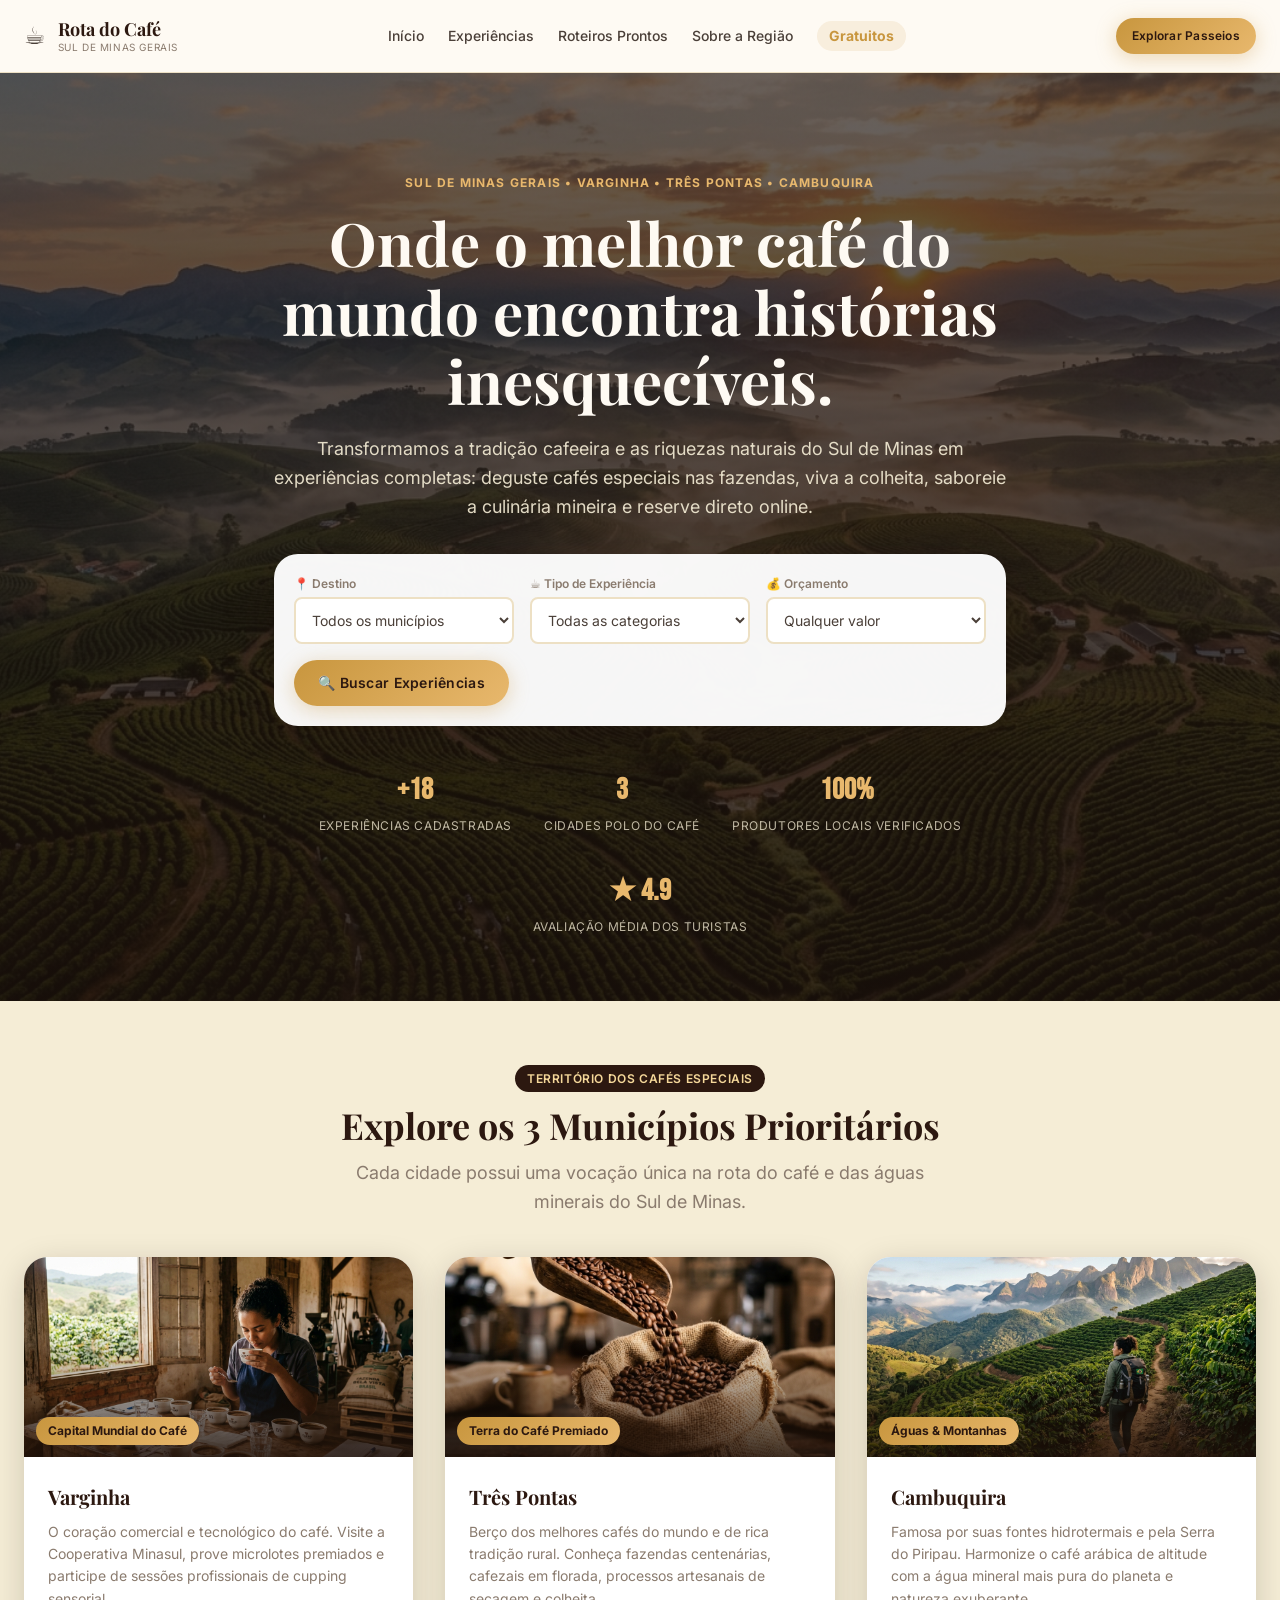
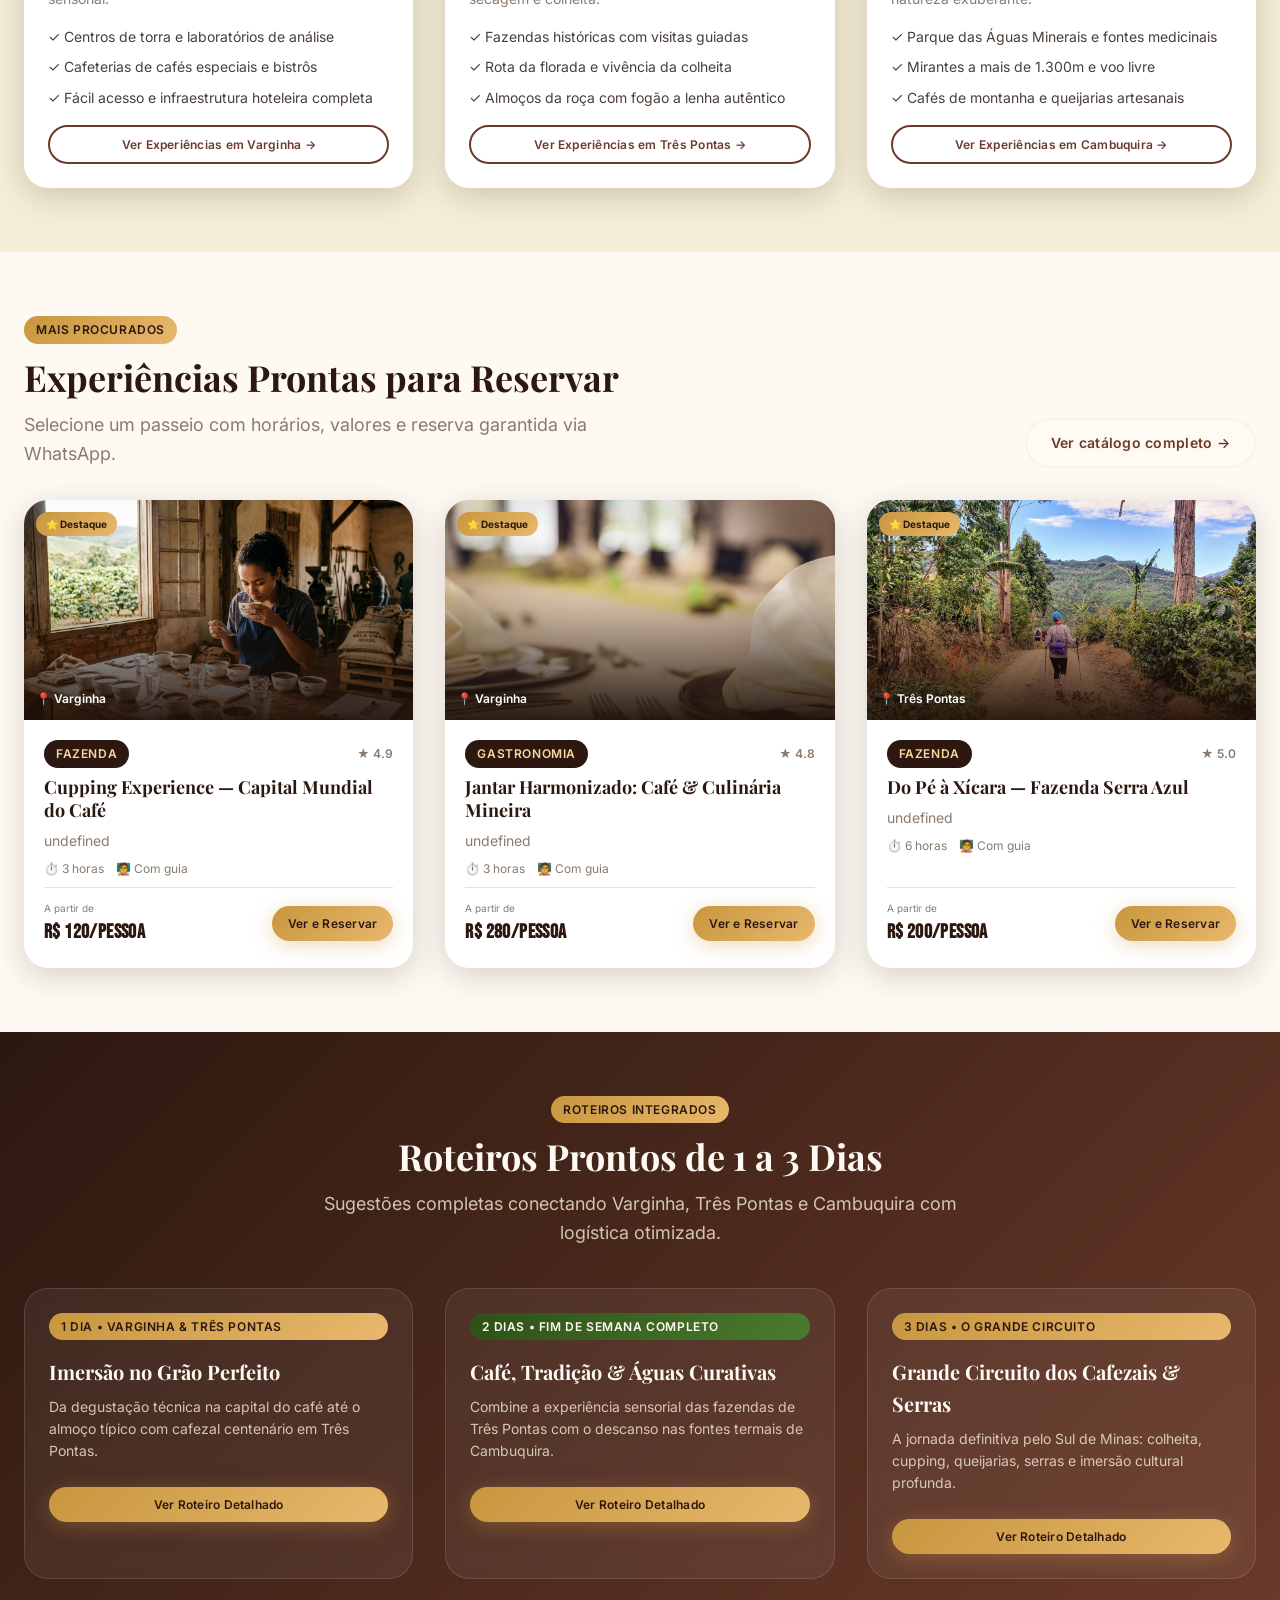
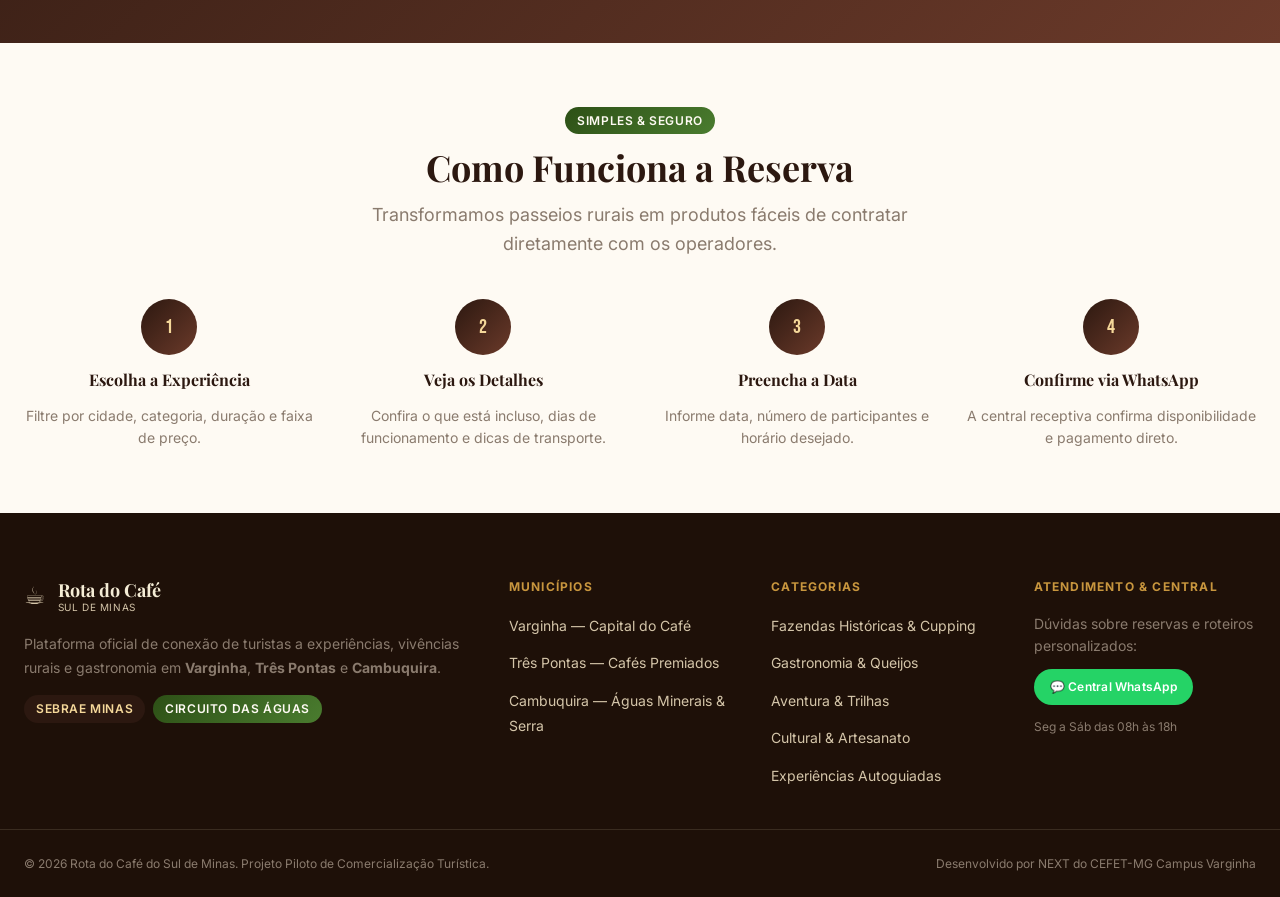
==== commit 23c75f88: "feat: add new image assets, update data references, and update developer credits" ====
--- a/index.html
+++ b/index.html
@@ -313,7 +313,7 @@
     <div class="footer-bottom">
       <div class="container flex-between">
         <p class="text-xs text-muted">© 2026 Rota do Café do Sul de Minas. Projeto Piloto de Comercialização Turística.</p>
-        <p class="text-xs text-muted">Desenvolvido com padrão de excelência Sebrae.</p>
+        <p class="text-xs text-muted">Desenvolvido por NEXT do CEFET-MG Campus Varginha</p>
       </div>
     </div>
   </footer>
--- a/css/main.css
+++ b/css/main.css
@@ -143,6 +143,8 @@
   gap: var(--space-10);
   padding-bottom: var(--space-10);
 }
+.footer .logo-title { color: var(--creme); }
+.footer .logo-subtitle { color: var(--areia); }
 .brand-col p { line-height: 1.7; }
 .footer-badges { display: flex; gap: var(--space-2); flex-wrap: wrap; }
 .footer-col h4 {
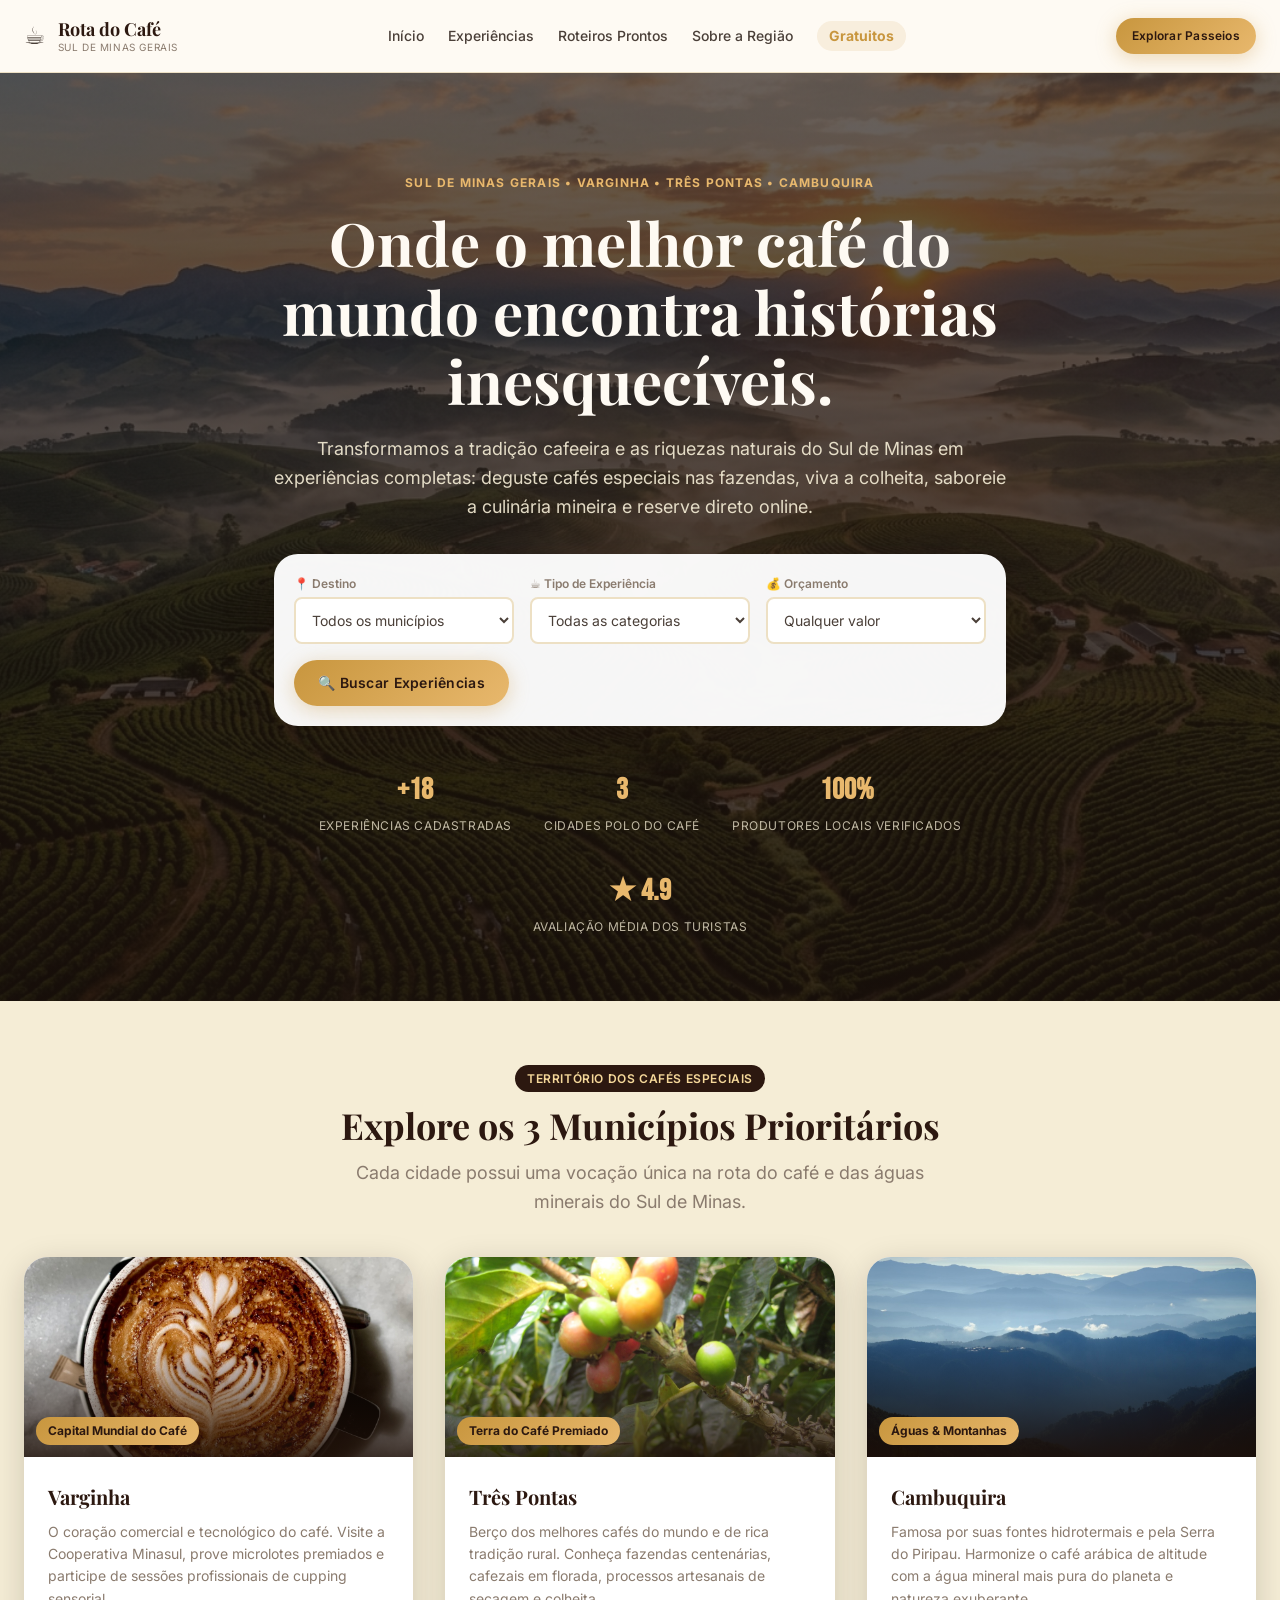
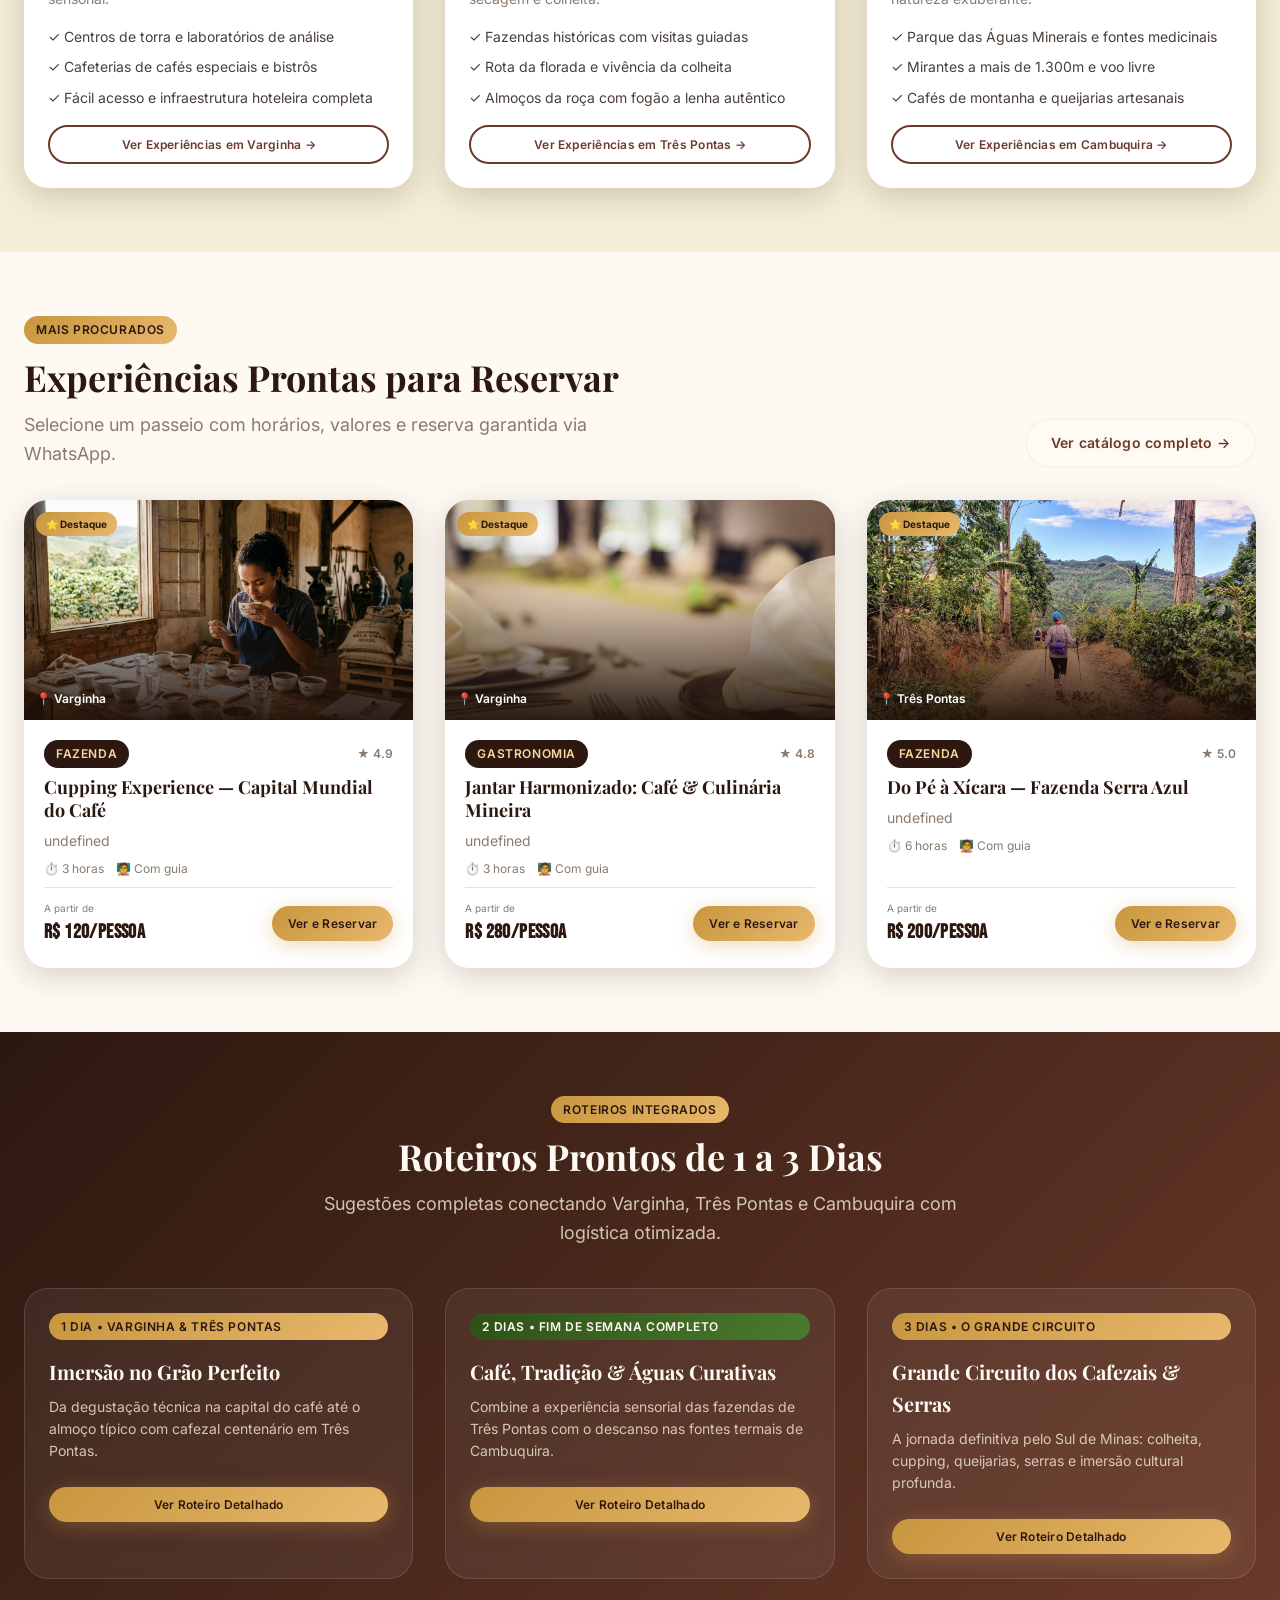
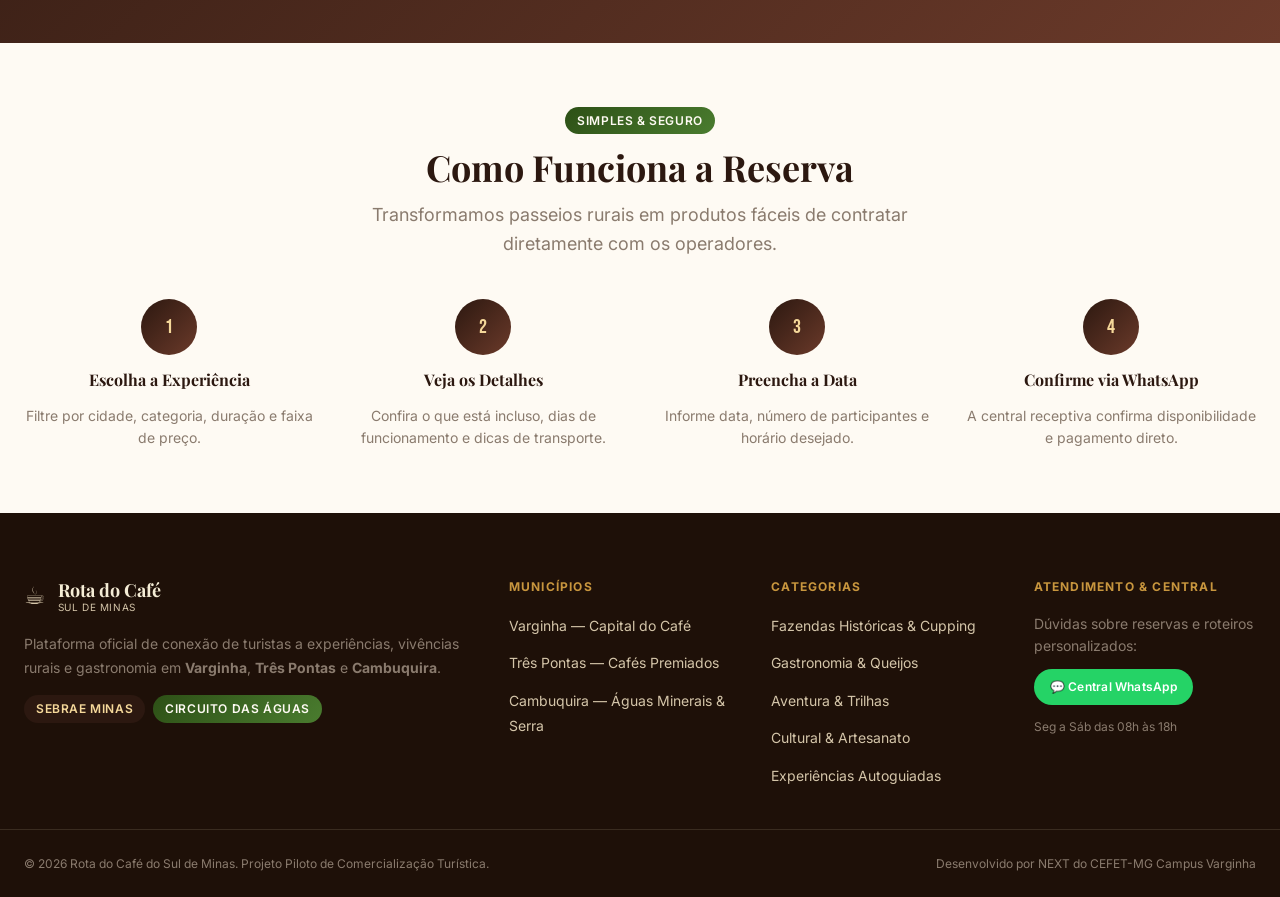
==== commit f51c8116: "feat: add new city images and update card background references in index.html" ====
--- a/index.html
+++ b/index.html
@@ -122,7 +122,7 @@
       <div class="grid-3 city-cards-grid">
         <!-- Varginha -->
         <div class="city-card">
-          <div class="city-card-img" style="background-image: url('assets/images/cupping.jpg');">
+          <div class="city-card-img" style="background-image: url('assets/images/varginha-cafe.jpg');">
             <span class="city-badge">Capital Mundial do Café</span>
           </div>
           <div class="city-card-body">
@@ -139,7 +139,7 @@
 
         <!-- Três Pontas -->
         <div class="city-card">
-          <div class="city-card-img" style="background-image: url('assets/images/cafe-beans.jpg');">
+          <div class="city-card-img" style="background-image: url('assets/images/tres-pontas-cereja.jpg');">
             <span class="city-badge">Terra do Café Premiado</span>
           </div>
           <div class="city-card-body">
@@ -156,7 +156,7 @@
 
         <!-- Cambuquira -->
         <div class="city-card">
-          <div class="city-card-img" style="background-image: url('assets/images/trilha.jpg');">
+          <div class="city-card-img" style="background-image: url('assets/images/cambuquira-serra.jpg');">
             <span class="city-badge">Águas & Montanhas</span>
           </div>
           <div class="city-card-body">
